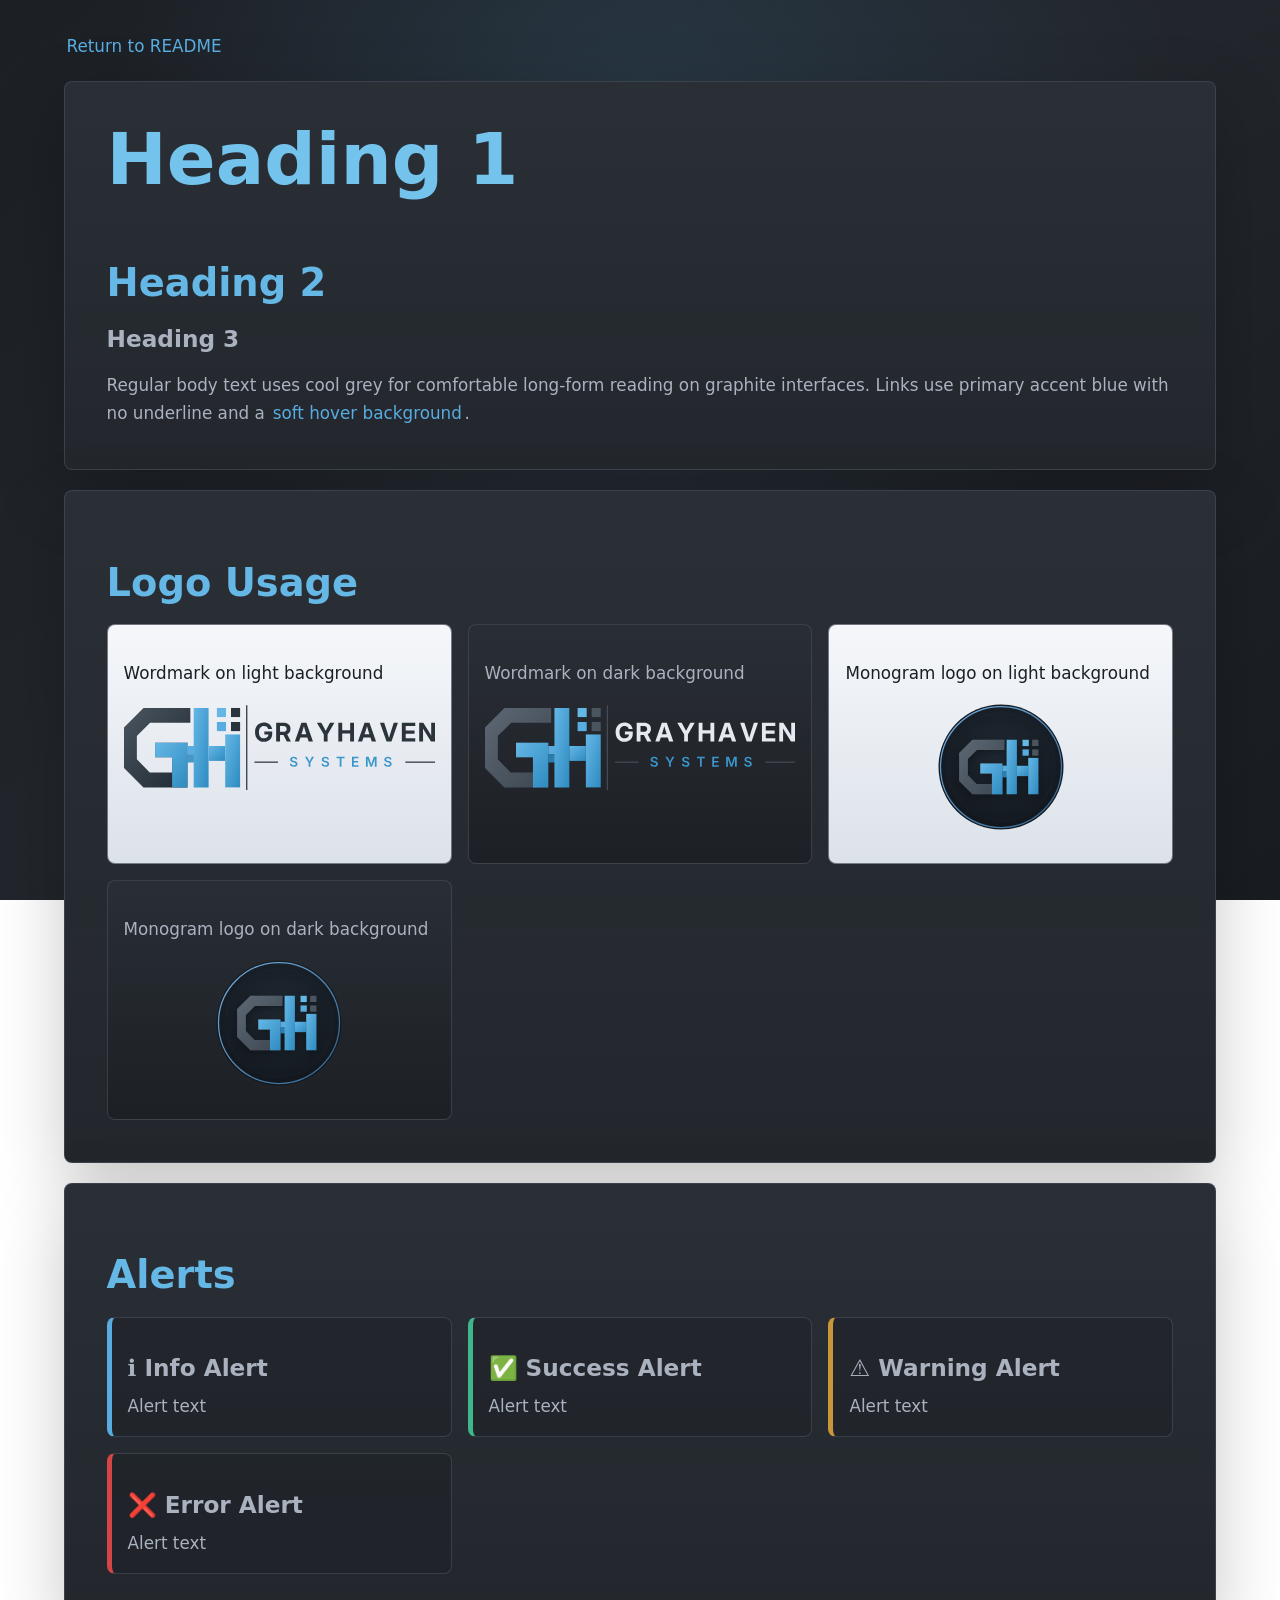
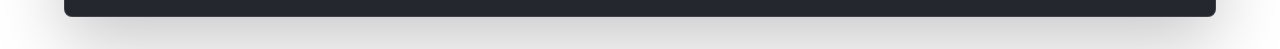
==== style-guide/index.html @ ad865907 "Update brand foundation formatting" ====
<!doctype html>
<html lang="en">
  <head>
    <meta charset="utf-8">
    <meta name="viewport" content="width=device-width, initial-scale=1">
    <title>Grayhaven Systems LLC Style Guide Preview</title>
    <style>
      :root {
        --deep-graphite: #1c1f24;
        --gunmetal: #2a2f36;
        --slate-grey: #353b44;
        --soft-white: #e6eaf0;
        --cool-grey: #aab2bf;
        --primary-accent: #58ace0;
        --standard-hover: #65b7e6;
        --elevated-hover: #74c3ec;
        --muted-deep-accent: #2e8bc0;
        --charcoal-border: #444c56;
        --muted-emerald: #3fb68b;
        --attention: #c9973a;
        --failure: #d64545;
      }

      * {
        box-sizing: border-box;
      }

      body {
        margin: 0;
        padding: 2rem;
        font-family: Inter, ui-sans-serif, system-ui, -apple-system, BlinkMacSystemFont,
          "Segoe UI", sans-serif;
        color: var(--soft-white);
        background:
          radial-gradient(circle at 50% 12%, rgba(88, 172, 224, 0.14), transparent 34rem),
          linear-gradient(145deg, #1c1f24 0%, #22262c 48%, #191c21 100%);
        background-attachment: fixed;
        background-repeat: no-repeat;
        background-size: cover;
      }

      main {
        width: min(100%, 72rem);
        margin: 0 auto;
      }

      section {
        margin-top: 1.25rem;
        padding: clamp(1.5rem, 4vw, 2.6rem);
        background:
          linear-gradient(180deg, rgba(42, 47, 54, 0.94), rgba(34, 38, 44, 0.9)),
          var(--gunmetal);
        border: 1px solid rgba(68, 76, 86, 0.72);
        border-radius: 8px;
        box-shadow: 0 24px 70px rgba(0, 0, 0, 0.22);
      }

      h1,
      h2,
      h3,
      p {
        margin: 0;
        letter-spacing: 0;
      }

      h1 {
        margin: 0 0 4.2rem;
        color: var(--elevated-hover);
        font-size: clamp(2.5rem, 7vw, 4.5rem);
        line-height: 1;
      }

      h2 {
        margin-top: 1.8rem;
        color: var(--standard-hover);
        font-size: clamp(1.7rem, 4vw, 2.4rem);
        line-height: 1.1;
      }

      h3 {
        margin-top: 1.3rem;
        color: var(--cool-grey);
        font-size: clamp(1.15rem, 3vw, 1.45rem);
        line-height: 1.2;
      }

      p {
        margin-top: 1.1rem;
        color: var(--cool-grey);
        font-size: 1.05rem;
        line-height: 1.7;
      }

      .nav-link {
        margin: 0 0 1rem;
      }

      a {
        color: var(--primary-accent);
        padding: 0.08rem 0.16rem;
        text-decoration: none;
        border-radius: 4px;
        transition:
          color 160ms ease,
          background-color 160ms ease;
      }

      a:hover,
      a:focus-visible {
        color: var(--standard-hover);
        background: rgba(101, 183, 230, 0.1);
      }

      .logo-grid,
      .alert-grid {
        display: grid;
        gap: 1rem;
        grid-template-columns: repeat(auto-fit, minmax(16rem, 1fr));
        margin-top: 1.25rem;
      }

      .logo-card,
      .alert-card {
        padding: 1rem;
        border: 1px solid rgba(68, 76, 86, 0.72);
        border-radius: 8px;
      }

      .light-card {
        color: var(--deep-graphite);
        background: linear-gradient(180deg, #f5f7fa, #dce2ea);
      }

      .light-card p {
        color: var(--deep-graphite);
      }

      .dark-card {
        background: linear-gradient(180deg, rgba(42, 47, 54, 0.96), rgba(28, 31, 36, 0.94));
      }

      .logo-card img {
        display: block;
        max-width: 100%;
        height: auto;
        margin: 1rem auto;
      }

      .monogram-logo {
        width: min(42%, 8rem);
      }

      .alert-card {
        background: rgba(28, 31, 36, 0.38);
        border-left-width: 5px;
      }

      .alert-card p {
        margin-top: 0.6rem;
      }

      .info {
        border-left-color: var(--primary-accent);
      }

      .success {
        border-left-color: var(--muted-emerald);
      }

      .attention {
        border-left-color: var(--attention);
      }

      .failure {
        border-left-color: var(--failure);
      }
    </style>
  </head>
  <body>
    <main>
      <p class="nav-link"><a href="../README.md">Return to README</a></p>

      <section aria-label="Typography">
        <h1>Heading 1</h1>
        <h2>Heading 2</h2>
        <h3>Heading 3</h3>
        <p>
          Regular body text uses cool grey for comfortable long-form reading on
          graphite interfaces. Links use primary accent blue with no underline
          and a <a href="#">soft hover background</a>.
        </p>
      </section>

      <section aria-label="Logos">
        <h2>Logo Usage</h2>
        <div class="logo-grid">
          <div class="logo-card light-card">
            <p>Wordmark on light background</p>
            <img src="../logo/svg/grayhaven-logo-wordmark-light.svg" alt="Grayhaven Systems LLC wordmark light-background variant">
          </div>
          <div class="logo-card dark-card">
            <p>Wordmark on dark background</p>
            <img src="../logo/svg/grayhaven-logo-wordmark-dark.svg" alt="Grayhaven Systems LLC wordmark dark-background variant">
          </div>
          <div class="logo-card light-card">
            <p>Monogram logo on light background</p>
            <img class="monogram-logo" src="../logo/svg/grayhaven-logo-monogram.svg" alt="Grayhaven Systems LLC monogram logo on light background">
          </div>
          <div class="logo-card dark-card">
            <p>Monogram logo on dark background</p>
            <img class="monogram-logo" src="../logo/svg/grayhaven-logo-monogram.svg" alt="Grayhaven Systems LLC monogram logo on dark background">
          </div>
        </div>
      </section>

      <section aria-label="Alerts">
        <h2>Alerts</h2>
        <div class="alert-grid">
          <div class="alert-card info">
            <h3>ℹ️ Info Alert</h3>
            <p>Alert text</p>
          </div>
          <div class="alert-card success">
            <h3>✅ Success Alert</h3>
            <p>Alert text</p>
          </div>
          <div class="alert-card attention">
            <h3>⚠️ Warning Alert</h3>
            <p>Alert text</p>
          </div>
          <div class="alert-card failure">
            <h3>❌ Error Alert</h3>
            <p>Alert text</p>
          </div>
        </div>
      </section>
    </main>
  </body>
</html>
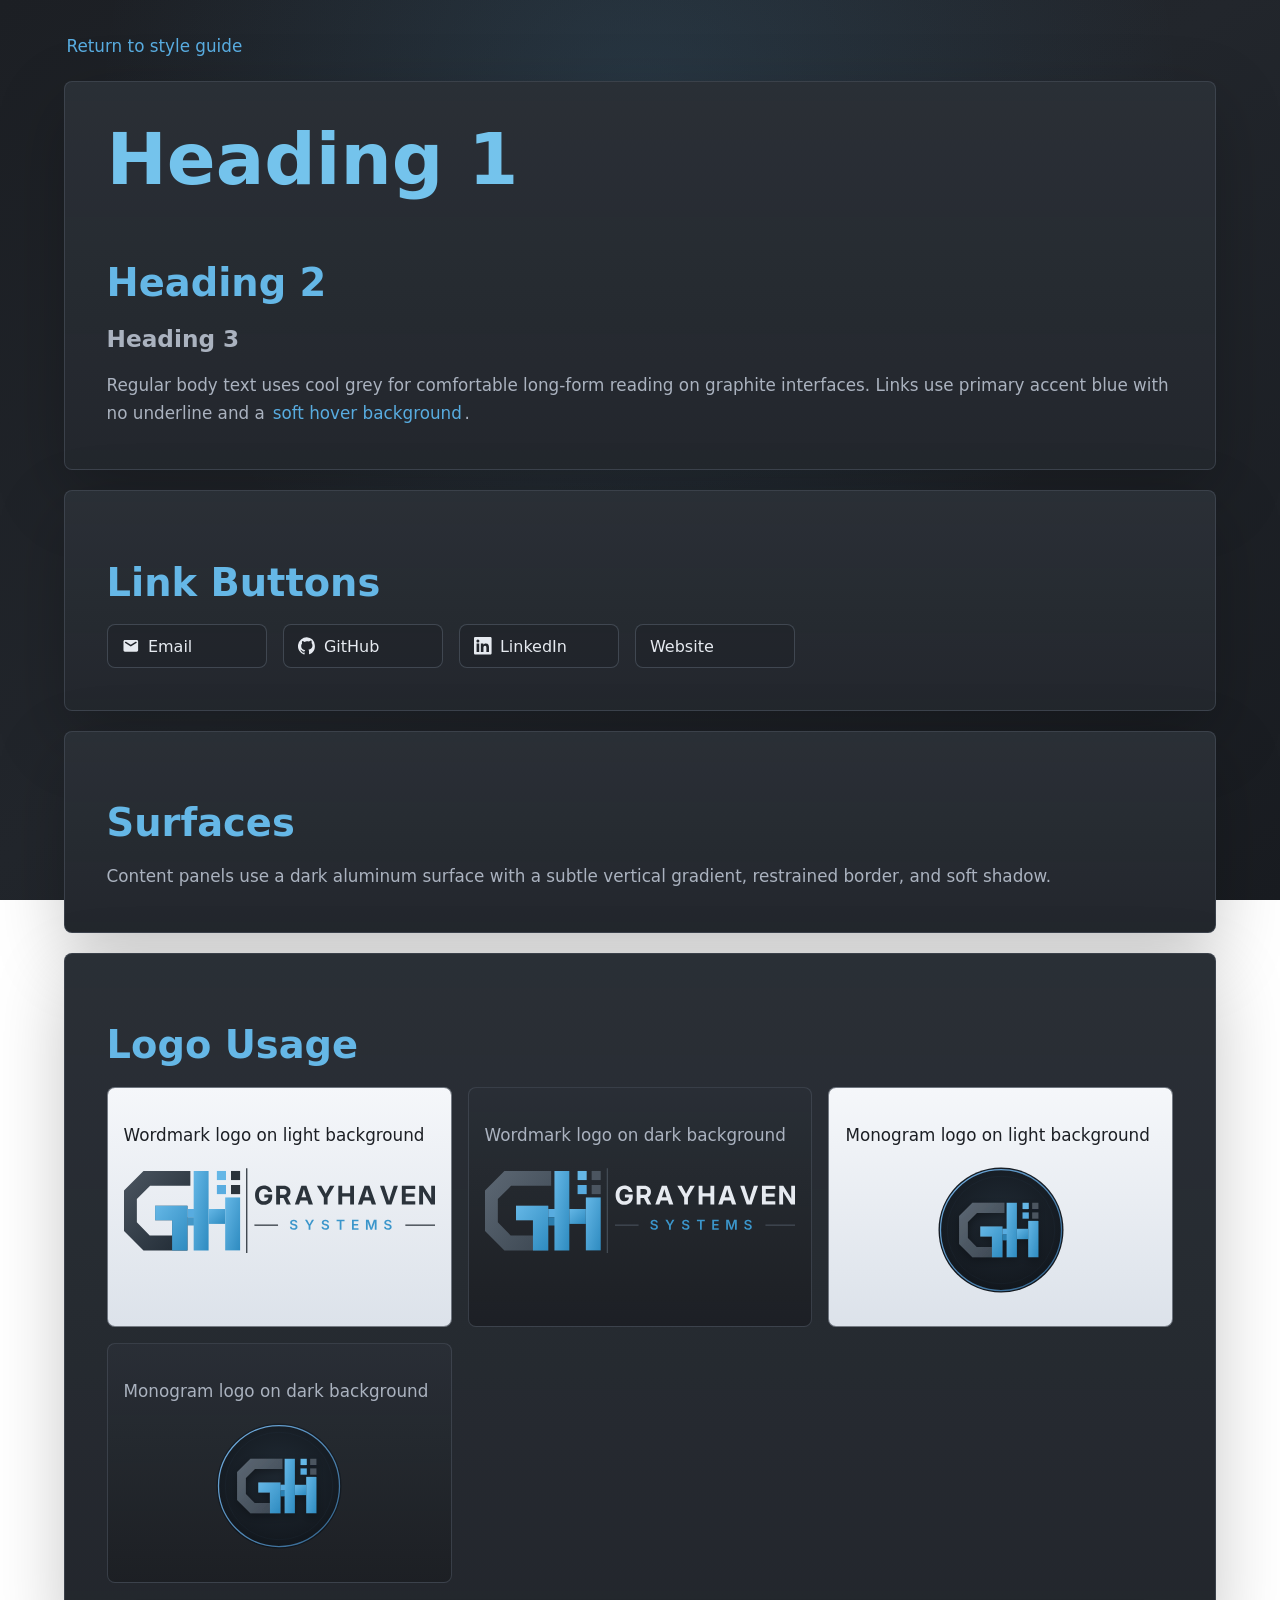
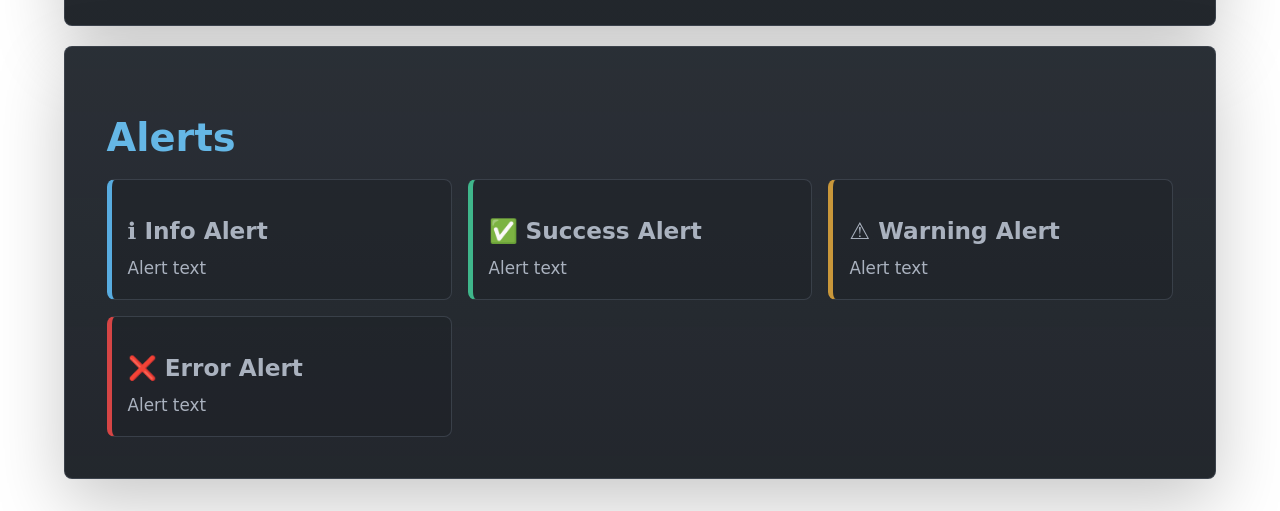
==== commit 7828e471: "Refine web style guide documentation" ====
--- a/style-guide/index.html
+++ b/style-guide/index.html
@@ -3,7 +3,7 @@
   <head>
     <meta charset="utf-8">
     <meta name="viewport" content="width=device-width, initial-scale=1">
-    <title>Grayhaven Systems LLC Style Guide Preview</title>
+    <title>Grayhaven Systems LLC Web Style Guide Preview</title>
     <style>
       :root {
         --deep-graphite: #1c1f24;
@@ -112,6 +112,7 @@
       }
 
       .logo-grid,
+      .button-row,
       .alert-grid {
         display: grid;
         gap: 1rem;
@@ -174,11 +175,41 @@
       .failure {
         border-left-color: var(--failure);
       }
+
+      .button-row {
+        grid-template-columns: repeat(auto-fit, minmax(10rem, max-content));
+      }
+
+      .link-button {
+        display: inline-flex;
+        align-items: center;
+        min-height: 2.75rem;
+        padding: 0.68rem 0.9rem;
+        color: var(--soft-white);
+        background: rgba(28, 31, 36, 0.34);
+        border: 1px solid rgba(68, 76, 86, 0.9);
+        border-radius: 8px;
+      }
+
+      .icon {
+        width: 1.1rem;
+        height: 1.1rem;
+        margin-right: 0.52rem;
+        fill: currentColor;
+        flex: 0 0 auto;
+      }
+
+      .link-button:hover,
+      .link-button:focus-visible {
+        color: var(--soft-white);
+        background: rgba(101, 183, 230, 0.12);
+        border-color: rgba(101, 183, 230, 0.62);
+      }
     </style>
   </head>
   <body>
     <main>
-      <p class="nav-link"><a href="../README.md">Return to README</a></p>
+      <p class="nav-link"><a href="style-guide.md">Return to style guide</a></p>
 
       <section aria-label="Typography">
         <h1>Heading 1</h1>
@@ -191,15 +222,48 @@
         </p>
       </section>
 
+      <section aria-label="Link buttons">
+        <h2>Link Buttons</h2>
+        <div class="button-row">
+          <a class="link-button" href="#">
+            <svg class="icon" viewBox="0 0 24 24" aria-hidden="true">
+              <path d="M20 4H4c-1.1 0-2 .9-2 2v12c0 1.1.9 2 2 2h16c1.1 0 2-.9 2-2V6c0-1.1-.9-2-2-2Zm-.4 4.25-7.07 4.42a1 1 0 0 1-1.06 0L4.4 8.25A1 1 0 1 1 5.46 6.55L12 10.64l6.54-4.09a1 1 0 1 1 1.06 1.7Z"/>
+            </svg>
+            Email
+          </a>
+          <a class="link-button" href="#">
+            <svg class="icon" viewBox="0 0 24 24" aria-hidden="true">
+              <path d="M12 .5A12 12 0 0 0 8.2 23.9c.6.1.82-.26.82-.58v-2.1c-3.34.72-4.04-1.42-4.04-1.42-.55-1.38-1.34-1.75-1.34-1.75-1.09-.74.08-.72.08-.72 1.2.08 1.84 1.24 1.84 1.24 1.08 1.83 2.82 1.3 3.5 1 .11-.78.42-1.3.76-1.6-2.66-.3-5.46-1.34-5.46-5.93 0-1.3.47-2.38 1.24-3.22-.12-.3-.54-1.52.12-3.18 0 0 1-.32 3.3 1.23A11.5 11.5 0 0 1 12 5.8c1.02 0 2.05.14 3.02.4 2.3-1.55 3.3-1.23 3.3-1.23.66 1.66.24 2.88.12 3.18.77.84 1.23 1.92 1.23 3.22 0 4.6-2.8 5.62-5.48 5.92.43.38.82 1.11.82 2.24v3.32c0 .32.21.7.82.58A12 12 0 0 0 12 .5Z"/>
+            </svg>
+            GitHub
+          </a>
+          <a class="link-button" href="#">
+            <svg class="icon" viewBox="0 0 24 24" aria-hidden="true">
+              <path d="M20.45 20.45h-3.56v-5.57c0-1.33-.02-3.04-1.85-3.04-1.85 0-2.14 1.45-2.14 2.94v5.67H9.34V9h3.42v1.56h.05c.48-.9 1.64-1.85 3.37-1.85 3.6 0 4.27 2.37 4.27 5.46v6.28ZM5.32 7.43a2.06 2.06 0 1 1 0-4.12 2.06 2.06 0 0 1 0 4.12Zm1.78 13.02H3.53V9H7.1v11.45ZM22.23 0H1.77C.8 0 0 .77 0 1.73v20.54C0 23.23.8 24 1.77 24h20.46c.98 0 1.77-.77 1.77-1.73V1.73C24 .77 23.2 0 22.23 0Z"/>
+            </svg>
+            LinkedIn
+          </a>
+          <a class="link-button" href="#">Website</a>
+        </div>
+      </section>
+
+      <section aria-label="Surfaces">
+        <h2>Surfaces</h2>
+        <p>
+          Content panels use a dark aluminum surface with a subtle vertical
+          gradient, restrained border, and soft shadow.
+        </p>
+      </section>
+
       <section aria-label="Logos">
         <h2>Logo Usage</h2>
         <div class="logo-grid">
           <div class="logo-card light-card">
-            <p>Wordmark on light background</p>
+            <p>Wordmark logo on light background</p>
             <img src="../logo/svg/grayhaven-logo-wordmark-light.svg" alt="Grayhaven Systems LLC wordmark light-background variant">
           </div>
           <div class="logo-card dark-card">
-            <p>Wordmark on dark background</p>
+            <p>Wordmark logo on dark background</p>
             <img src="../logo/svg/grayhaven-logo-wordmark-dark.svg" alt="Grayhaven Systems LLC wordmark dark-background variant">
           </div>
           <div class="logo-card light-card">
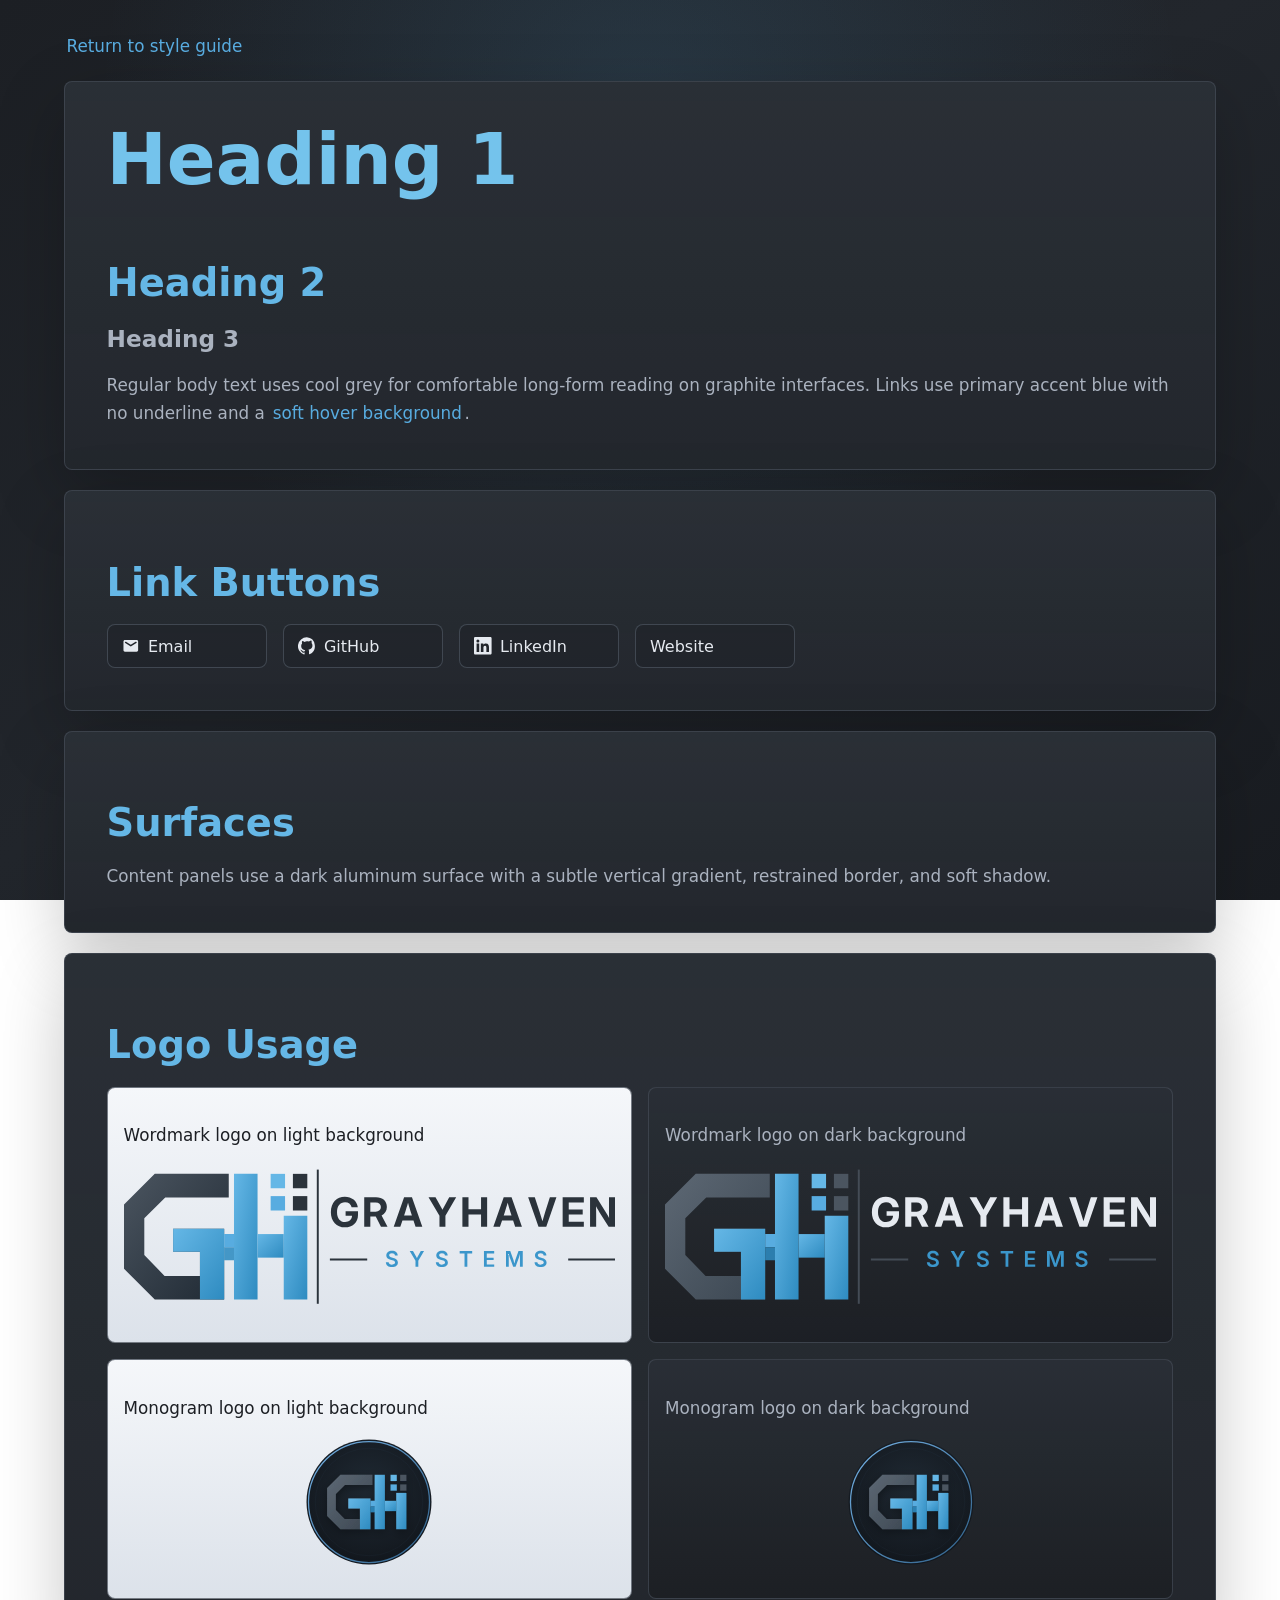
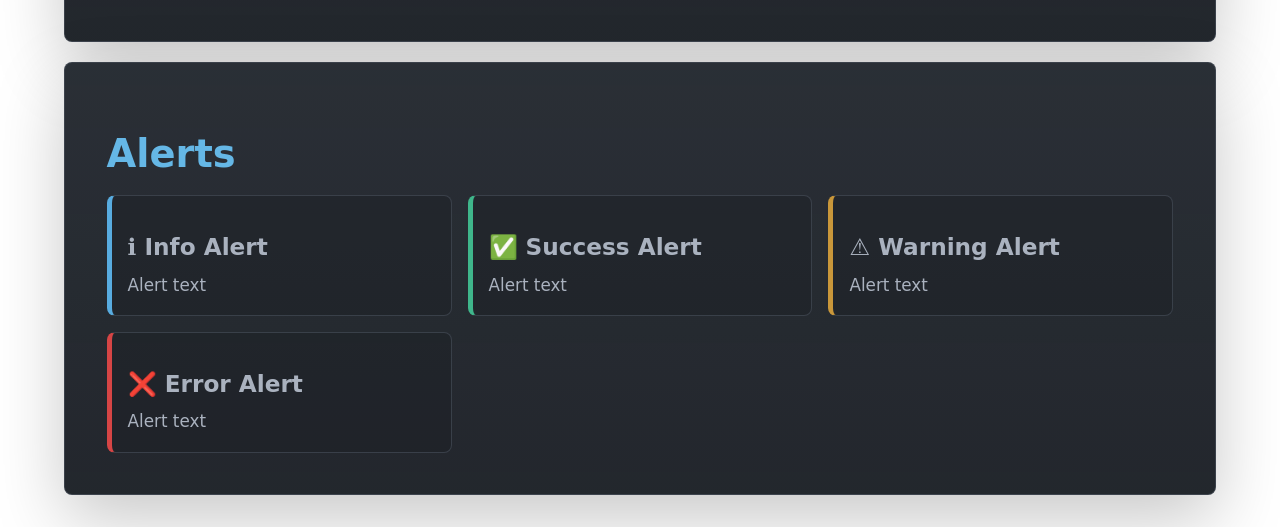
==== commit fe51286f: "Refine logo preview layouts" ====
--- a/style-guide/index.html
+++ b/style-guide/index.html
@@ -116,8 +116,15 @@
       .alert-grid {
         display: grid;
         gap: 1rem;
+        margin-top: 1.25rem;
+      }
+
+      .logo-grid {
+        grid-template-columns: repeat(2, minmax(0, 1fr));
+      }
+
+      .alert-grid {
         grid-template-columns: repeat(auto-fit, minmax(16rem, 1fr));
-        margin-top: 1.25rem;
       }
 
       .logo-card,
@@ -204,6 +211,12 @@
         color: var(--soft-white);
         background: rgba(101, 183, 230, 0.12);
         border-color: rgba(101, 183, 230, 0.62);
+      }
+
+      @media (max-width: 46rem) {
+        .logo-grid {
+          grid-template-columns: 1fr;
+        }
       }
     </style>
   </head>
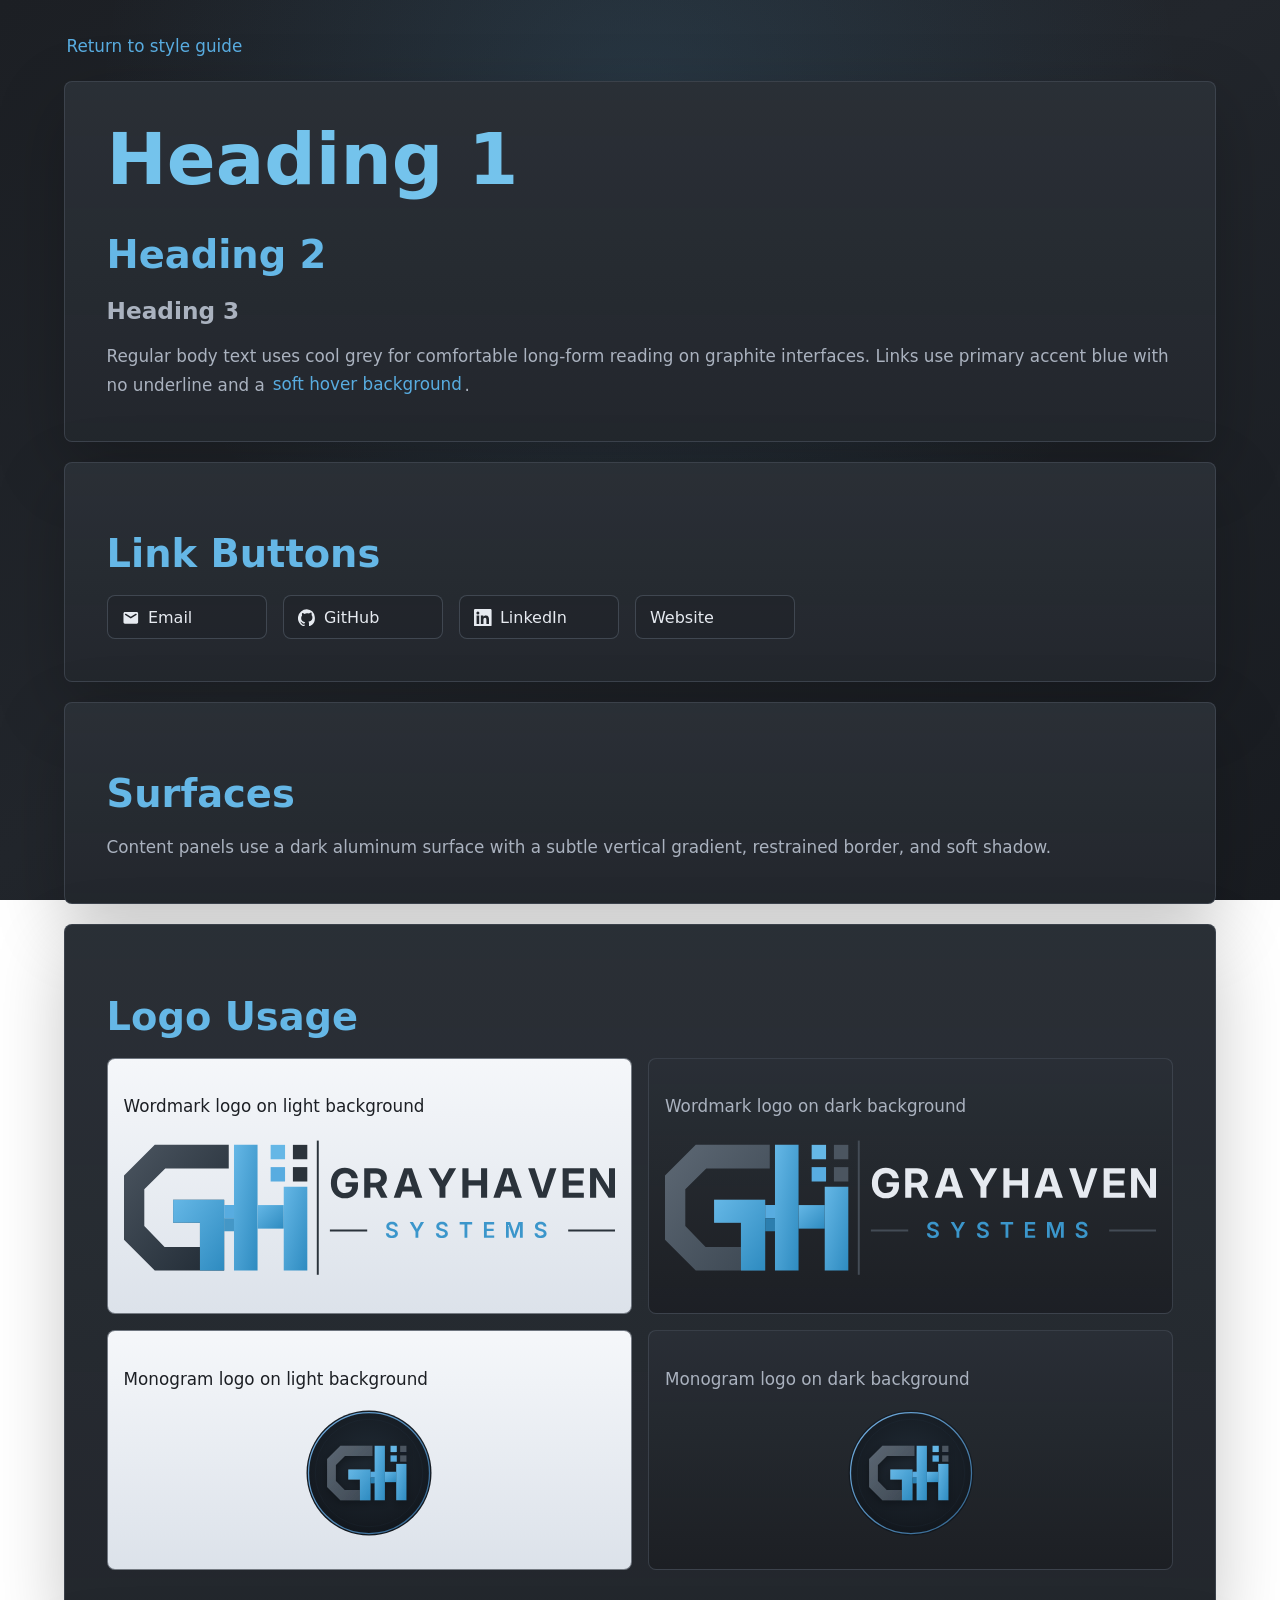
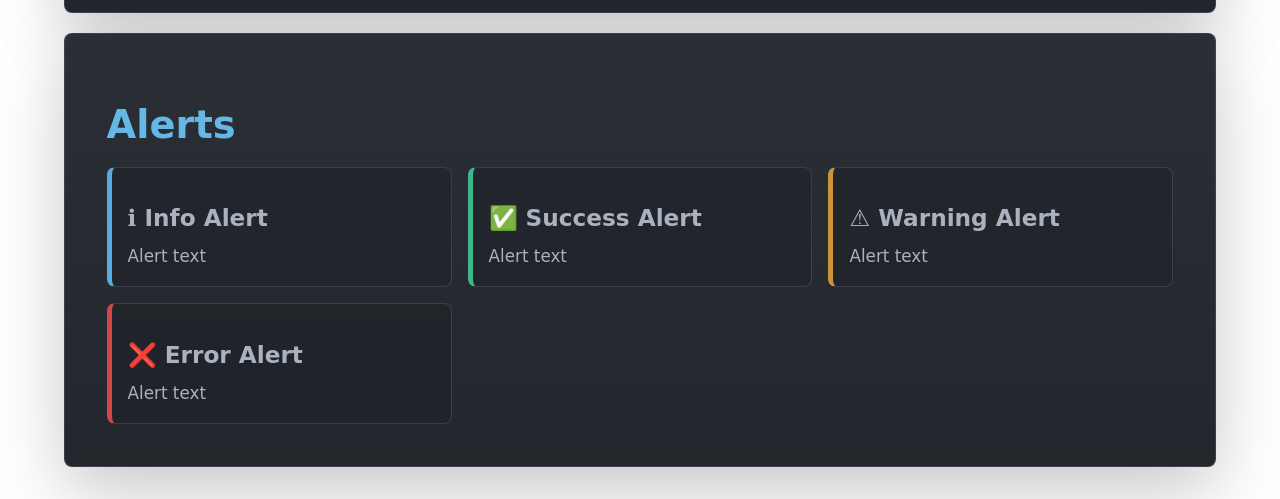
==== commit 5e14c3af: "Tune heading spacing" ====
--- a/style-guide/index.html
+++ b/style-guide/index.html
@@ -64,7 +64,7 @@
       }
 
       h1 {
-        margin: 0 0 4.2rem;
+        margin: 0 0 2.4rem;
         color: var(--elevated-hover);
         font-size: clamp(2.5rem, 7vw, 4.5rem);
         line-height: 1;
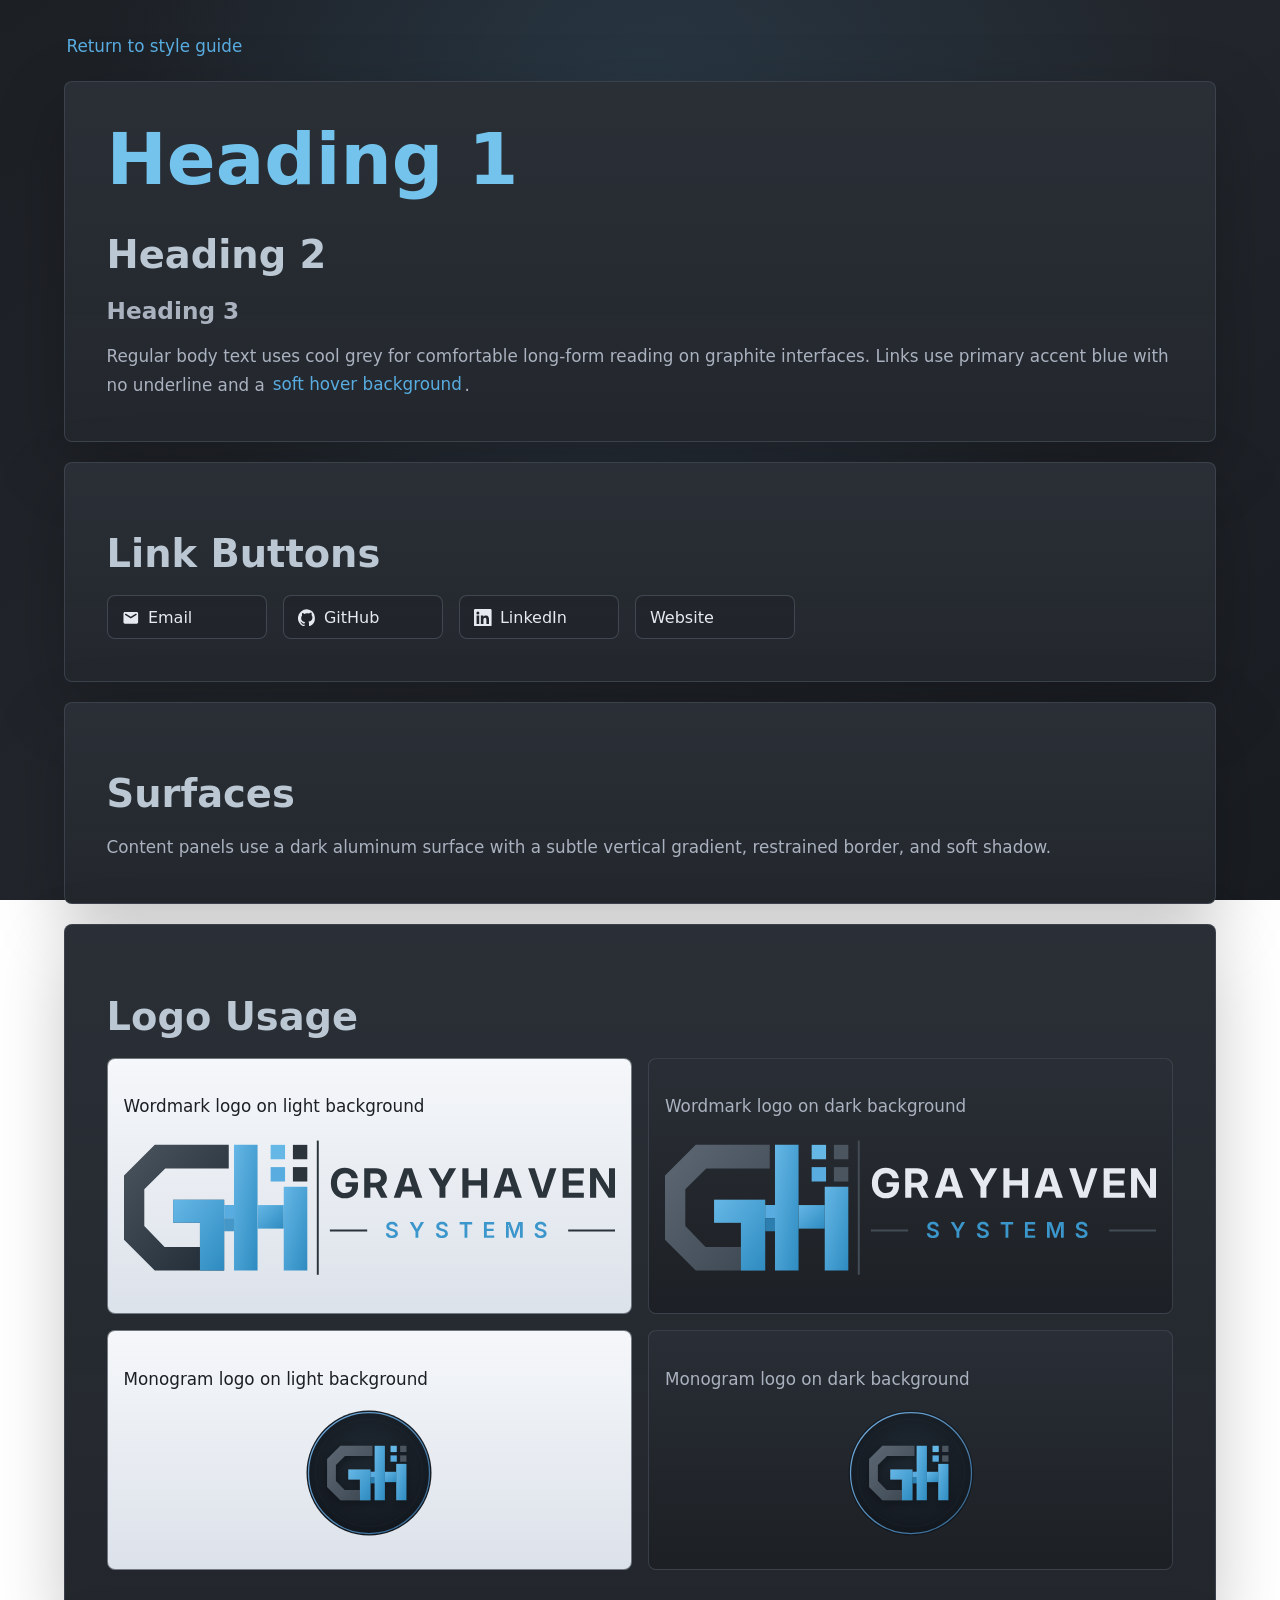
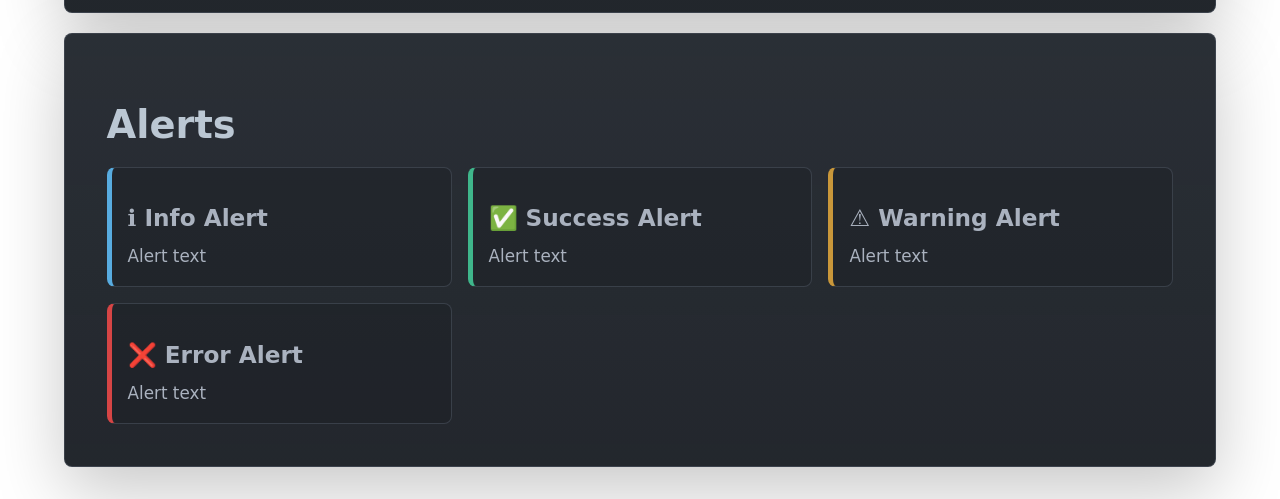
==== commit e4ce47c6: "Add pale steel heading color" ====
--- a/style-guide/index.html
+++ b/style-guide/index.html
@@ -14,6 +14,7 @@
         --primary-accent: #58ace0;
         --standard-hover: #65b7e6;
         --elevated-hover: #74c3ec;
+        --pale-steel: #bbc7d3;
         --muted-deep-accent: #2e8bc0;
         --charcoal-border: #444c56;
         --muted-emerald: #3fb68b;
@@ -72,7 +73,7 @@
 
       h2 {
         margin-top: 1.8rem;
-        color: var(--standard-hover);
+        color: var(--pale-steel);
         font-size: clamp(1.7rem, 4vw, 2.4rem);
         line-height: 1.1;
       }
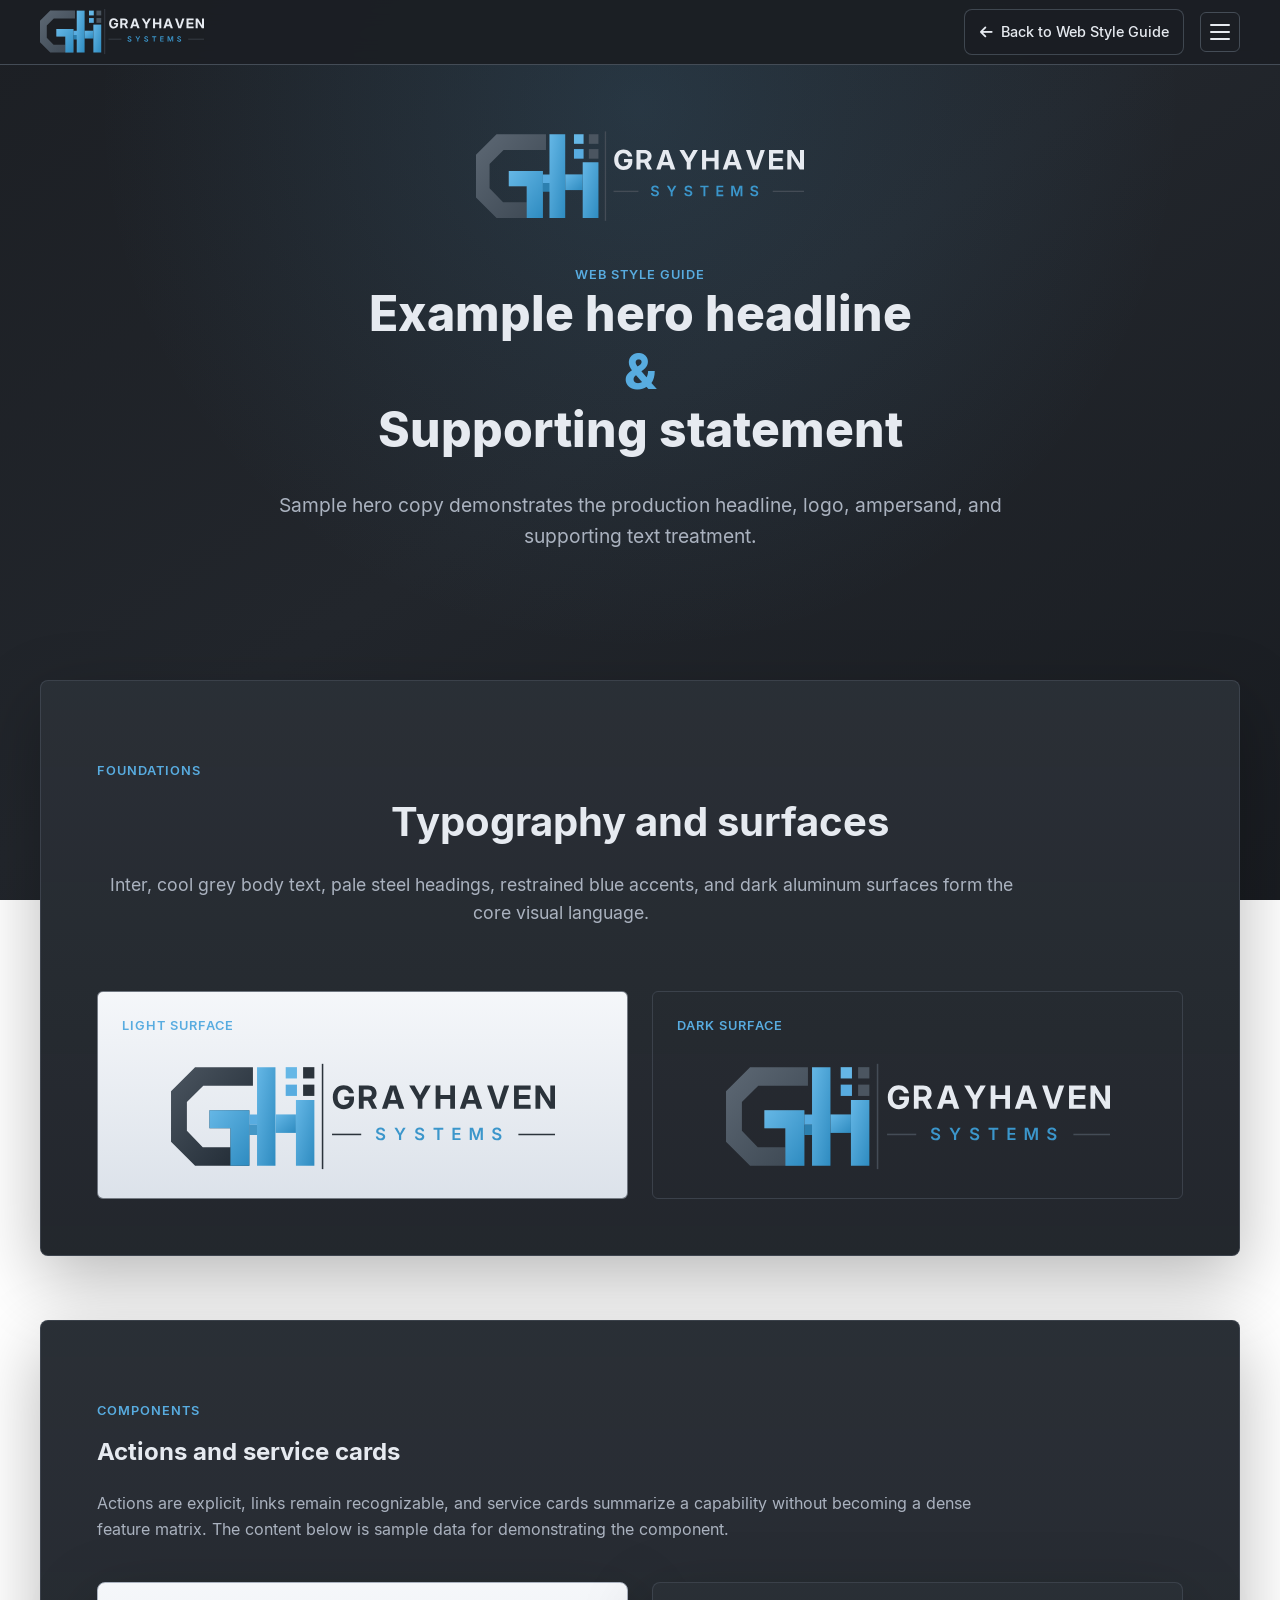
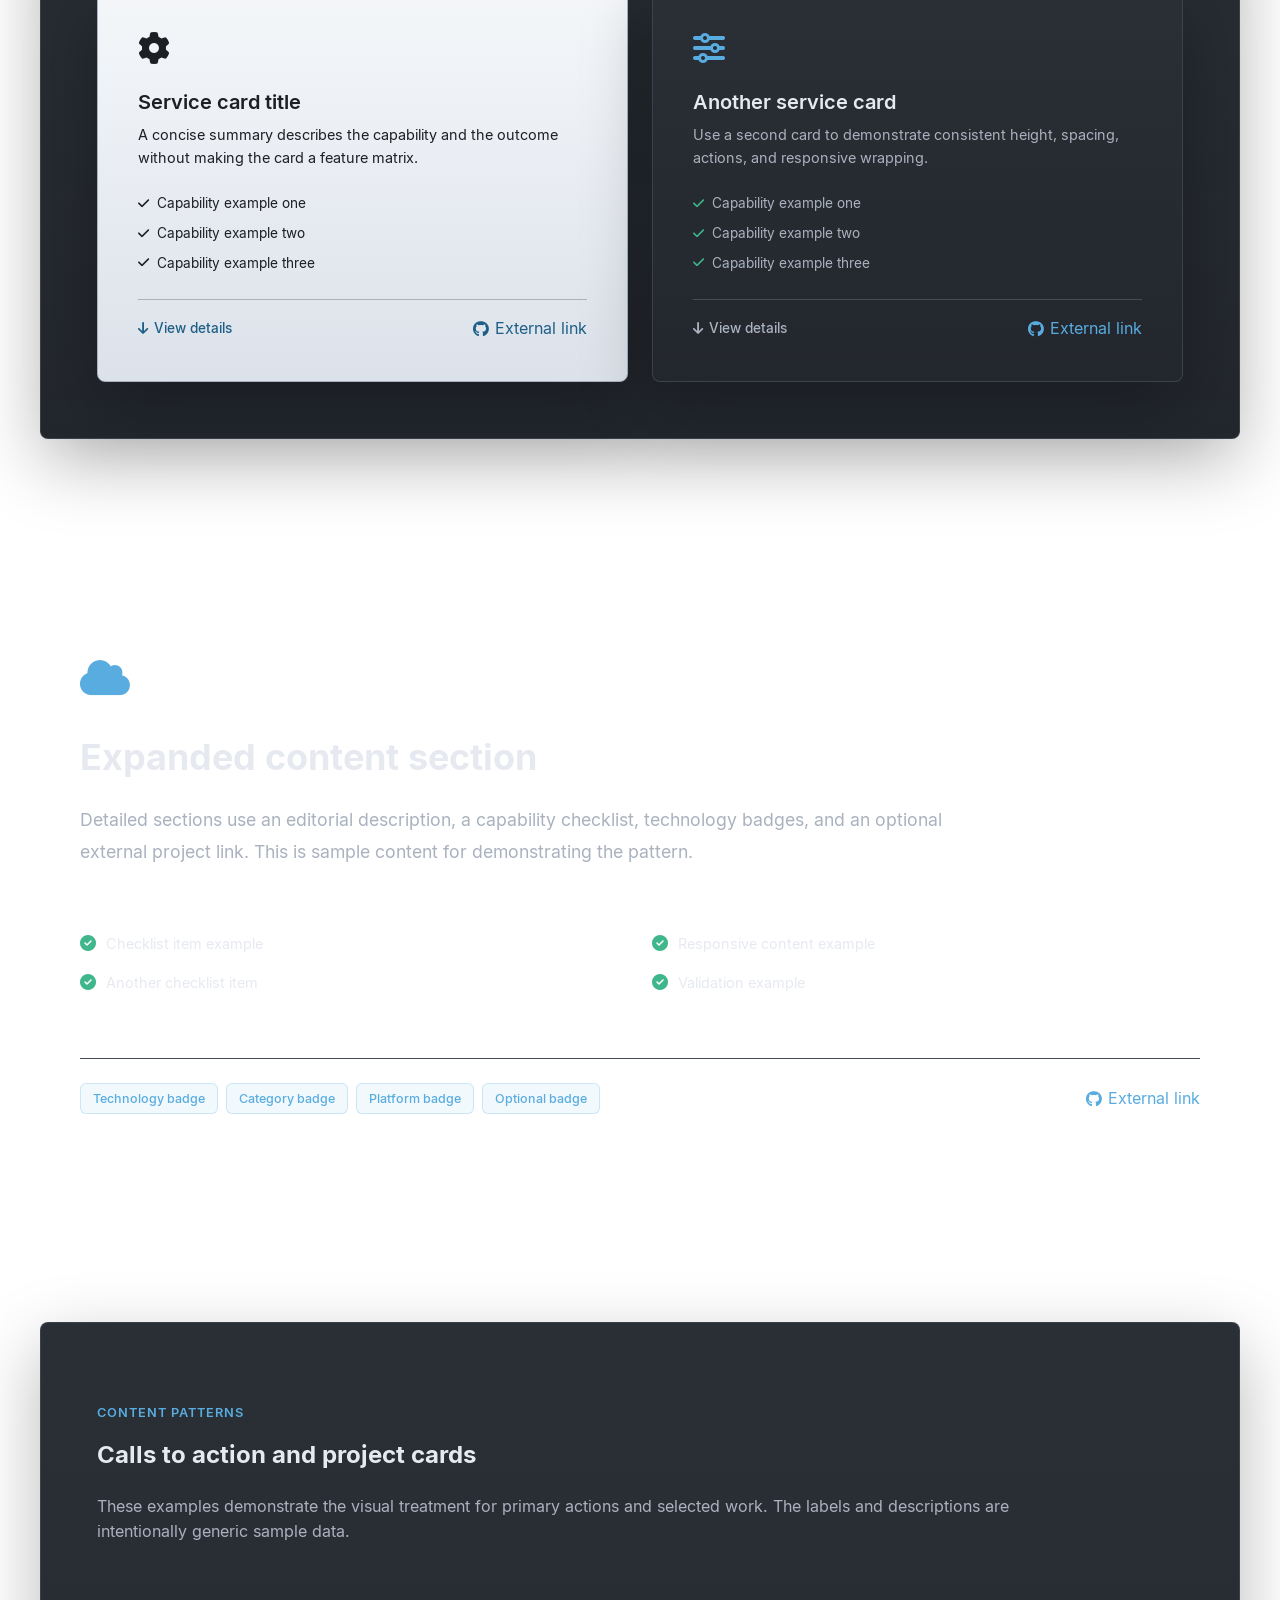
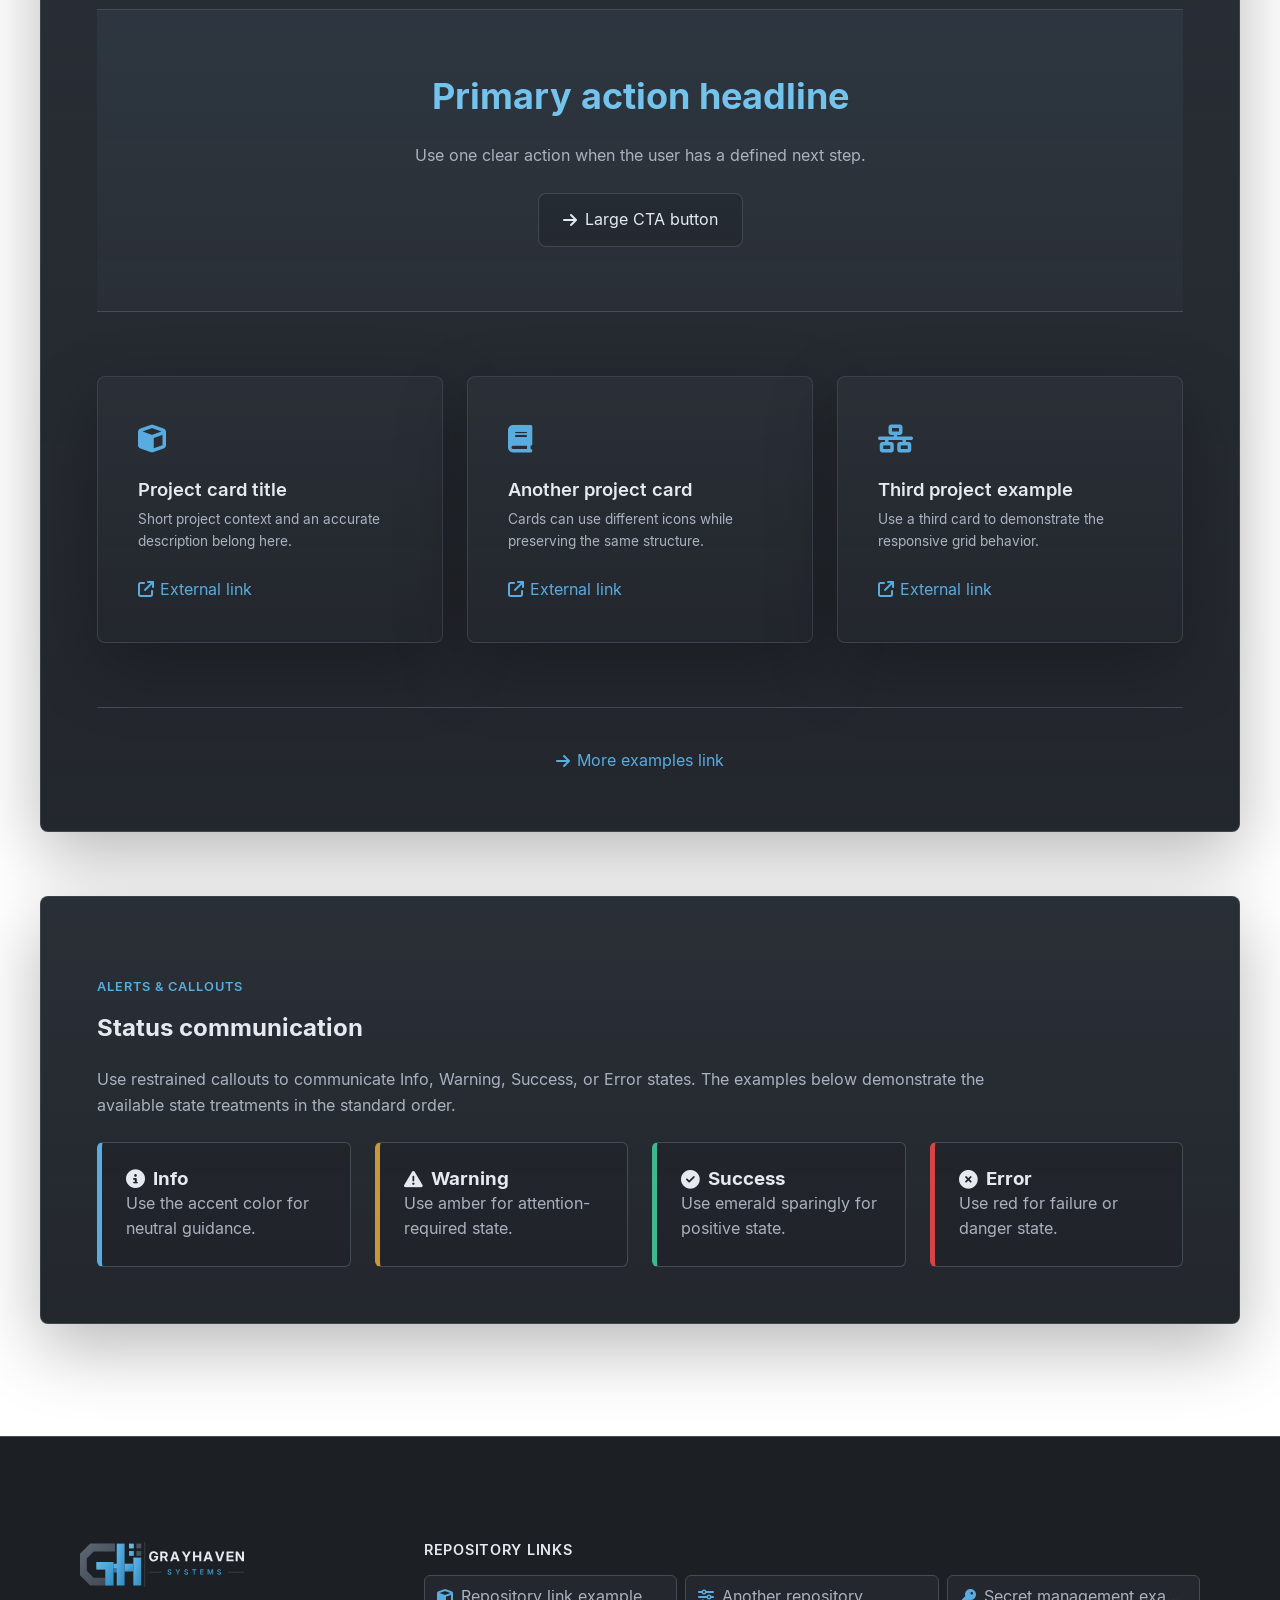
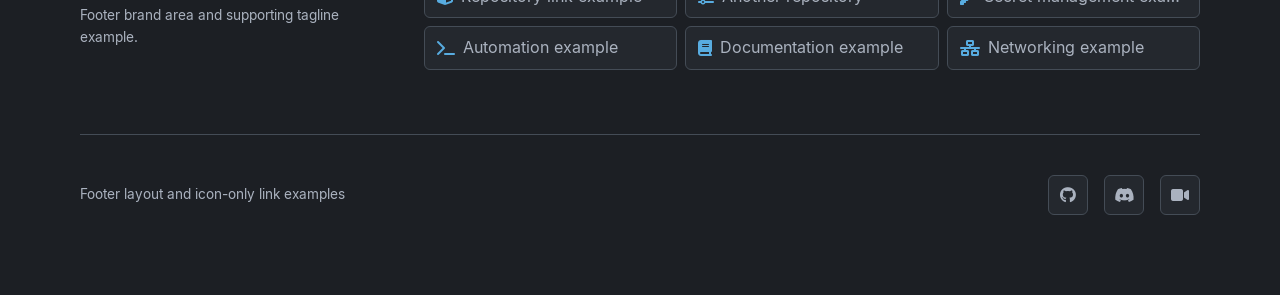
==== commit 890063b4: "Update Grayhaven Systems LLC branding guidelines" ====
--- a/style-guide/index.html
+++ b/style-guide/index.html
@@ -1,317 +1,276 @@
-<!doctype html>
+<!DOCTYPE html>
 <html lang="en">
   <head>
     <meta charset="utf-8">
     <meta name="viewport" content="width=device-width, initial-scale=1">
     <title>Grayhaven Systems LLC Web Style Guide Preview</title>
-    <style>
-      :root {
-        --deep-graphite: #1c1f24;
-        --gunmetal: #2a2f36;
-        --slate-grey: #353b44;
-        --soft-white: #e6eaf0;
-        --cool-grey: #aab2bf;
-        --primary-accent: #58ace0;
-        --standard-hover: #65b7e6;
-        --elevated-hover: #74c3ec;
-        --pale-steel: #bbc7d3;
-        --muted-deep-accent: #2e8bc0;
-        --charcoal-border: #444c56;
-        --muted-emerald: #3fb68b;
-        --attention: #c9973a;
-        --failure: #d64545;
-      }
-
-      * {
-        box-sizing: border-box;
-      }
-
-      body {
-        margin: 0;
-        padding: 2rem;
-        font-family: Inter, ui-sans-serif, system-ui, -apple-system, BlinkMacSystemFont,
-          "Segoe UI", sans-serif;
-        color: var(--soft-white);
-        background:
-          radial-gradient(circle at 50% 12%, rgba(88, 172, 224, 0.14), transparent 34rem),
-          linear-gradient(145deg, #1c1f24 0%, #22262c 48%, #191c21 100%);
-        background-attachment: fixed;
-        background-repeat: no-repeat;
-        background-size: cover;
-      }
-
-      main {
-        width: min(100%, 72rem);
-        margin: 0 auto;
-      }
-
-      section {
-        margin-top: 1.25rem;
-        padding: clamp(1.5rem, 4vw, 2.6rem);
-        background:
-          linear-gradient(180deg, rgba(42, 47, 54, 0.94), rgba(34, 38, 44, 0.9)),
-          var(--gunmetal);
-        border: 1px solid rgba(68, 76, 86, 0.72);
-        border-radius: 8px;
-        box-shadow: 0 24px 70px rgba(0, 0, 0, 0.22);
-      }
-
-      h1,
-      h2,
-      h3,
-      p {
-        margin: 0;
-        letter-spacing: 0;
-      }
-
-      h1 {
-        margin: 0 0 2.4rem;
-        color: var(--elevated-hover);
-        font-size: clamp(2.5rem, 7vw, 4.5rem);
-        line-height: 1;
-      }
-
-      h2 {
-        margin-top: 1.8rem;
-        color: var(--pale-steel);
-        font-size: clamp(1.7rem, 4vw, 2.4rem);
-        line-height: 1.1;
-      }
-
-      h3 {
-        margin-top: 1.3rem;
-        color: var(--cool-grey);
-        font-size: clamp(1.15rem, 3vw, 1.45rem);
-        line-height: 1.2;
-      }
-
-      p {
-        margin-top: 1.1rem;
-        color: var(--cool-grey);
-        font-size: 1.05rem;
-        line-height: 1.7;
-      }
-
-      .nav-link {
-        margin: 0 0 1rem;
-      }
-
-      a {
-        color: var(--primary-accent);
-        padding: 0.08rem 0.16rem;
-        text-decoration: none;
-        border-radius: 4px;
-        transition:
-          color 160ms ease,
-          background-color 160ms ease;
-      }
-
-      a:hover,
-      a:focus-visible {
-        color: var(--standard-hover);
-        background: rgba(101, 183, 230, 0.1);
-      }
-
-      .logo-grid,
-      .button-row,
-      .alert-grid {
-        display: grid;
-        gap: 1rem;
-        margin-top: 1.25rem;
-      }
-
-      .logo-grid {
-        grid-template-columns: repeat(2, minmax(0, 1fr));
-      }
-
-      .alert-grid {
-        grid-template-columns: repeat(auto-fit, minmax(16rem, 1fr));
-      }
-
-      .logo-card,
-      .alert-card {
-        padding: 1rem;
-        border: 1px solid rgba(68, 76, 86, 0.72);
-        border-radius: 8px;
-      }
-
-      .light-card {
-        color: var(--deep-graphite);
-        background: linear-gradient(180deg, #f5f7fa, #dce2ea);
-      }
-
-      .light-card p {
-        color: var(--deep-graphite);
-      }
-
-      .dark-card {
-        background: linear-gradient(180deg, rgba(42, 47, 54, 0.96), rgba(28, 31, 36, 0.94));
-      }
-
-      .logo-card img {
-        display: block;
-        max-width: 100%;
-        height: auto;
-        margin: 1rem auto;
-      }
-
-      .monogram-logo {
-        width: min(42%, 8rem);
-      }
-
-      .alert-card {
-        background: rgba(28, 31, 36, 0.38);
-        border-left-width: 5px;
-      }
-
-      .alert-card p {
-        margin-top: 0.6rem;
-      }
-
-      .info {
-        border-left-color: var(--primary-accent);
-      }
-
-      .success {
-        border-left-color: var(--muted-emerald);
-      }
-
-      .attention {
-        border-left-color: var(--attention);
-      }
-
-      .failure {
-        border-left-color: var(--failure);
-      }
-
-      .button-row {
-        grid-template-columns: repeat(auto-fit, minmax(10rem, max-content));
-      }
-
-      .link-button {
-        display: inline-flex;
-        align-items: center;
-        min-height: 2.75rem;
-        padding: 0.68rem 0.9rem;
-        color: var(--soft-white);
-        background: rgba(28, 31, 36, 0.34);
-        border: 1px solid rgba(68, 76, 86, 0.9);
-        border-radius: 8px;
-      }
-
-      .icon {
-        width: 1.1rem;
-        height: 1.1rem;
-        margin-right: 0.52rem;
-        fill: currentColor;
-        flex: 0 0 auto;
-      }
-
-      .link-button:hover,
-      .link-button:focus-visible {
-        color: var(--soft-white);
-        background: rgba(101, 183, 230, 0.12);
-        border-color: rgba(101, 183, 230, 0.62);
-      }
-
-      @media (max-width: 46rem) {
-        .logo-grid {
-          grid-template-columns: 1fr;
-        }
-      }
-    </style>
+    <link rel="stylesheet" href="fonts.css?v=20260712">
+    <link rel="stylesheet" href="fontawesome.min.css?v=20260712">
+    <link rel="stylesheet" href="style-guide.css?v=20260712">
   </head>
   <body>
-    <main>
-      <p class="nav-link"><a href="style-guide.md">Return to style guide</a></p>
-
-      <section aria-label="Typography">
-        <h1>Heading 1</h1>
-        <h2>Heading 2</h2>
-        <h3>Heading 3</h3>
+    <header class="site-header preview-header">
+      <nav class="navbar" aria-label="Style guide navigation">
+        <div class="navbar-brand">
+          <a href="./index.html" aria-label="Grayhaven Systems LLC home">
+            <img
+              class="navbar-logo"
+              src="../logo/svg/grayhaven-logo-wordmark-dark.svg"
+              alt="Grayhaven Systems LLC">
+          </a>
+        </div>
+        <div class="navbar-menu">
+          <input class="navbar-menu-toggle" type="checkbox" id="previewMenuToggle" aria-controls="previewMenu">
+          <label
+            class="navbar-toggle"
+            for="previewMenuToggle"
+            aria-label="Toggle navigation"
+          >
+            <span class="navbar-toggle-bar"></span>
+            <span class="navbar-toggle-bar"></span>
+            <span class="navbar-toggle-bar"></span>
+          </label>
+          <ul class="navbar-links" id="previewMenu">
+            <li><a href="./index.html">Home</a></li>
+            <li><a href="#foundations">Foundations</a></li>
+            <li><a href="#components">Components</a></li>
+            <li><a href="#expanded-example">Expanded Content Section</a></li>
+            <li><a href="#patterns">Patterns</a></li>
+            <li><a href="#alerts">Alerts &amp; Callouts</a></li>
+          </ul>
+        </div>
+        <a
+          class="link-button navbar-contact"
+          href="./style-guide.md"
+          aria-label="Back to Web Style Guide">
+          <i class="fa-solid fa-arrow-left" aria-hidden="true"></i>
+          <span>Back to Web Style Guide</span>
+        </a>
+      </nav>
+    </header>
+
+    <main class="preview-main">
+      <section class="hero preview-intro preview-hero" id="top" aria-labelledby="preview-title">
+        <div class="hero-content">
+          <img
+            class="hero-logo"
+            src="../logo/svg/grayhaven-logo-wordmark-dark.svg"
+            alt="Grayhaven Systems LLC hero logo">
+          <p class="preview-label">Web style guide</p>
+          <h1 class="hero-headline" id="preview-title">
+            <span class="hero-headline-line">Example hero headline</span>
+            <span class="hero-headline-line hero-headline-ampersand">&amp;</span>
+            <span class="hero-headline-line">Supporting statement</span>
+          </h1>
+          <p class="hero-subtext">
+            Sample hero copy demonstrates the production headline, logo,
+            ampersand, and supporting text treatment.
+          </p>
+        </div>
+      </section>
+
+      <section class="preview-section container" id="foundations" aria-labelledby="foundations-title">
+        <p class="preview-label">Foundations</p>
+        <h2 class="section-title" id="foundations-title">Typography and surfaces</h2>
+        <p class="section-subtitle">
+          Inter, cool grey body text, pale steel headings, restrained blue
+          accents, and dark aluminum surfaces form the core visual language.
+        </p>
+        <div class="preview-logo-row">
+          <div class="preview-logo-card light">
+            <p class="preview-label">Light surface</p>
+            <img src="../logo/svg/grayhaven-logo-wordmark-light.svg" alt="Grayhaven Systems LLC light-background wordmark">
+          </div>
+          <div class="preview-logo-card">
+            <p class="preview-label">Dark surface</p>
+            <img src="../logo/svg/grayhaven-logo-wordmark-dark.svg" alt="Grayhaven Systems LLC dark-background wordmark">
+          </div>
+        </div>
+      </section>
+
+      <section class="preview-section container" id="components" aria-labelledby="components-title">
+        <p class="preview-label">Components</p>
+          <h2 id="components-title">Actions and service cards</h2>
         <p>
-          Regular body text uses cool grey for comfortable long-form reading on
-          graphite interfaces. Links use primary accent blue with no underline
-          and a <a href="#">soft hover background</a>.
-        </p>
-      </section>
-
-      <section aria-label="Link buttons">
-        <h2>Link Buttons</h2>
-        <div class="button-row">
-          <a class="link-button" href="#">
-            <svg class="icon" viewBox="0 0 24 24" aria-hidden="true">
-              <path d="M20 4H4c-1.1 0-2 .9-2 2v12c0 1.1.9 2 2 2h16c1.1 0 2-.9 2-2V6c0-1.1-.9-2-2-2Zm-.4 4.25-7.07 4.42a1 1 0 0 1-1.06 0L4.4 8.25A1 1 0 1 1 5.46 6.55L12 10.64l6.54-4.09a1 1 0 1 1 1.06 1.7Z"/>
-            </svg>
-            Email
-          </a>
-          <a class="link-button" href="#">
-            <svg class="icon" viewBox="0 0 24 24" aria-hidden="true">
-              <path d="M12 .5A12 12 0 0 0 8.2 23.9c.6.1.82-.26.82-.58v-2.1c-3.34.72-4.04-1.42-4.04-1.42-.55-1.38-1.34-1.75-1.34-1.75-1.09-.74.08-.72.08-.72 1.2.08 1.84 1.24 1.84 1.24 1.08 1.83 2.82 1.3 3.5 1 .11-.78.42-1.3.76-1.6-2.66-.3-5.46-1.34-5.46-5.93 0-1.3.47-2.38 1.24-3.22-.12-.3-.54-1.52.12-3.18 0 0 1-.32 3.3 1.23A11.5 11.5 0 0 1 12 5.8c1.02 0 2.05.14 3.02.4 2.3-1.55 3.3-1.23 3.3-1.23.66 1.66.24 2.88.12 3.18.77.84 1.23 1.92 1.23 3.22 0 4.6-2.8 5.62-5.48 5.92.43.38.82 1.11.82 2.24v3.32c0 .32.21.7.82.58A12 12 0 0 0 12 .5Z"/>
-            </svg>
-            GitHub
-          </a>
-          <a class="link-button" href="#">
-            <svg class="icon" viewBox="0 0 24 24" aria-hidden="true">
-              <path d="M20.45 20.45h-3.56v-5.57c0-1.33-.02-3.04-1.85-3.04-1.85 0-2.14 1.45-2.14 2.94v5.67H9.34V9h3.42v1.56h.05c.48-.9 1.64-1.85 3.37-1.85 3.6 0 4.27 2.37 4.27 5.46v6.28ZM5.32 7.43a2.06 2.06 0 1 1 0-4.12 2.06 2.06 0 0 1 0 4.12Zm1.78 13.02H3.53V9H7.1v11.45ZM22.23 0H1.77C.8 0 0 .77 0 1.73v20.54C0 23.23.8 24 1.77 24h20.46c.98 0 1.77-.77 1.77-1.73V1.73C24 .77 23.2 0 22.23 0Z"/>
-            </svg>
-            LinkedIn
-          </a>
-          <a class="link-button" href="#">Website</a>
-        </div>
-      </section>
-
-      <section aria-label="Surfaces">
-        <h2>Surfaces</h2>
+          Actions are explicit, links remain recognizable, and service cards
+          summarize a capability without becoming a dense feature matrix. The
+          content below is sample data for demonstrating the component.
+        </p>
+        <div class="service-grid">
+          <article class="service-card light">
+            <div class="service-card-icon"><i class="fa-solid fa-gear" aria-hidden="true"></i></div>
+            <h3 class="service-card-title">Service card title</h3>
+            <p class="service-card-desc">A concise summary describes the capability and the outcome without making the card a feature matrix.</p>
+            <ul class="capability-list">
+              <li><i class="fa-solid fa-check" aria-hidden="true"></i> Capability example one</li>
+              <li><i class="fa-solid fa-check" aria-hidden="true"></i> Capability example two</li>
+              <li><i class="fa-solid fa-check" aria-hidden="true"></i> Capability example three</li>
+            </ul>
+            <div class="service-card-actions">
+              <a class="scroll-link" href="#expanded-example"><i class="fa-solid fa-arrow-down" aria-hidden="true"></i> View details</a>
+              <button class="external-link demo-link" type="button"><i class="fa-brands fa-github" aria-hidden="true"></i> External link</button>
+            </div>
+          </article>
+          <article class="service-card">
+            <div class="service-card-icon"><i class="fa-solid fa-sliders" aria-hidden="true"></i></div>
+            <h3 class="service-card-title">Another service card</h3>
+            <p class="service-card-desc">Use a second card to demonstrate consistent height, spacing, actions, and responsive wrapping.</p>
+            <ul class="capability-list">
+              <li><i class="fa-solid fa-check" aria-hidden="true"></i> Capability example one</li>
+              <li><i class="fa-solid fa-check" aria-hidden="true"></i> Capability example two</li>
+              <li><i class="fa-solid fa-check" aria-hidden="true"></i> Capability example three</li>
+            </ul>
+            <div class="service-card-actions">
+              <a class="scroll-link" href="#expanded-example"><i class="fa-solid fa-arrow-down" aria-hidden="true"></i> View details</a>
+              <button class="external-link demo-link" type="button"><i class="fa-brands fa-github" aria-hidden="true"></i> External link</button>
+            </div>
+          </article>
+        </div>
+      </section>
+
+      <section class="expanded-section section-spacing" id="expanded-example" aria-labelledby="expanded-title">
+        <div class="container">
+          <div class="expanded-section-icon"><i class="fa-solid fa-cloud" aria-hidden="true"></i></div>
+          <h2 class="expanded-section-title" id="expanded-title">Expanded content section</h2>
+          <p class="expanded-section-desc">
+            Detailed sections use an editorial description, a capability
+            checklist, technology badges, and an optional external project link.
+            This is sample content for demonstrating the pattern.
+          </p>
+          <div class="capability-grid">
+            <ul class="capability-checklist">
+              <li><i class="fa-solid fa-circle-check" aria-hidden="true"></i> Checklist item example</li>
+              <li><i class="fa-solid fa-circle-check" aria-hidden="true"></i> Another checklist item</li>
+            </ul>
+            <ul class="capability-checklist">
+              <li><i class="fa-solid fa-circle-check" aria-hidden="true"></i> Responsive content example</li>
+              <li><i class="fa-solid fa-circle-check" aria-hidden="true"></i> Validation example</li>
+            </ul>
+          </div>
+          <div class="expanded-section-tech expanded-section-tech-with-repo">
+            <span class="tech-badge">Technology badge</span>
+            <span class="tech-badge">Category badge</span>
+            <span class="tech-badge">Platform badge</span>
+            <span class="tech-badge">Optional badge</span>
+            <button class="external-link expanded-section-repo-link demo-link" type="button">
+              <i class="fa-brands fa-github" aria-hidden="true"></i> External link
+            </button>
+          </div>
+        </div>
+      </section>
+
+      <section class="preview-section container" id="patterns" aria-labelledby="patterns-title">
+        <p class="preview-label">Content patterns</p>
+        <h2 id="patterns-title">Calls to action and project cards</h2>
         <p>
-          Content panels use a dark aluminum surface with a subtle vertical
-          gradient, restrained border, and soft shadow.
-        </p>
-      </section>
-
-      <section aria-label="Logos">
-        <h2>Logo Usage</h2>
-        <div class="logo-grid">
-          <div class="logo-card light-card">
-            <p>Wordmark logo on light background</p>
-            <img src="../logo/svg/grayhaven-logo-wordmark-light.svg" alt="Grayhaven Systems LLC wordmark light-background variant">
-          </div>
-          <div class="logo-card dark-card">
-            <p>Wordmark logo on dark background</p>
-            <img src="../logo/svg/grayhaven-logo-wordmark-dark.svg" alt="Grayhaven Systems LLC wordmark dark-background variant">
-          </div>
-          <div class="logo-card light-card">
-            <p>Monogram logo on light background</p>
-            <img class="monogram-logo" src="../logo/svg/grayhaven-logo-monogram.svg" alt="Grayhaven Systems LLC monogram logo on light background">
-          </div>
-          <div class="logo-card dark-card">
-            <p>Monogram logo on dark background</p>
-            <img class="monogram-logo" src="../logo/svg/grayhaven-logo-monogram.svg" alt="Grayhaven Systems LLC monogram logo on dark background">
-          </div>
-        </div>
-      </section>
-
-      <section aria-label="Alerts">
-        <h2>Alerts</h2>
-        <div class="alert-grid">
-          <div class="alert-card info">
-            <h3>ℹ️ Info Alert</h3>
-            <p>Alert text</p>
-          </div>
-          <div class="alert-card success">
-            <h3>✅ Success Alert</h3>
-            <p>Alert text</p>
-          </div>
-          <div class="alert-card attention">
-            <h3>⚠️ Warning Alert</h3>
-            <p>Alert text</p>
-          </div>
-          <div class="alert-card failure">
-            <h3>❌ Error Alert</h3>
-            <p>Alert text</p>
-          </div>
+          These examples demonstrate the visual treatment for primary actions
+          and selected work. The labels and descriptions are intentionally
+          generic sample data.
+        </p>
+        <div class="cta-panel preview-cta">
+          <div class="cta-panel-inner">
+            <h3 class="cta-panel-headline">Primary action headline</h3>
+            <p>Use one clear action when the user has a defined next step.</p>
+            <div class="button-row">
+              <button class="link-button link-button-large demo-link" type="button">
+                <i class="fa-solid fa-arrow-right" aria-hidden="true"></i>
+                Large CTA button
+              </button>
+            </div>
+          </div>
+        </div>
+        <div class="repo-grid preview-repo-grid">
+          <article class="repo-card">
+            <div class="repo-card-icon"><i class="fa-solid fa-cube" aria-hidden="true"></i></div>
+            <h3 class="repo-card-title">Project card title</h3>
+            <p class="repo-card-desc">Short project context and an accurate description belong here.</p>
+            <button class="external-link repo-card-link demo-link" type="button"><i class="fa-solid fa-arrow-up-right-from-square" aria-hidden="true"></i> External link</button>
+          </article>
+          <article class="repo-card">
+            <div class="repo-card-icon"><i class="fa-solid fa-book" aria-hidden="true"></i></div>
+            <h3 class="repo-card-title">Another project card</h3>
+            <p class="repo-card-desc">Cards can use different icons while preserving the same structure.</p>
+            <button class="external-link repo-card-link demo-link" type="button"><i class="fa-solid fa-arrow-up-right-from-square" aria-hidden="true"></i> External link</button>
+          </article>
+          <article class="repo-card">
+            <div class="repo-card-icon"><i class="fa-solid fa-network-wired" aria-hidden="true"></i></div>
+            <h3 class="repo-card-title">Third project example</h3>
+            <p class="repo-card-desc">Use a third card to demonstrate the responsive grid behavior.</p>
+            <button class="external-link repo-card-link demo-link" type="button"><i class="fa-solid fa-arrow-up-right-from-square" aria-hidden="true"></i> External link</button>
+          </article>
+        </div>
+        <div class="examples-section-more">
+          <button class="external-link demo-link" type="button">
+            <i class="fa-solid fa-arrow-right" aria-hidden="true"></i>
+            More examples link
+          </button>
+        </div>
+      </section>
+
+      <section class="preview-section container" id="alerts" aria-labelledby="alerts-title">
+        <p class="preview-label">Alerts &amp; Callouts</p>
+        <h2 id="alerts-title">Status communication</h2>
+        <p>
+          Use restrained callouts to communicate Info, Warning, Success, or
+          Error states. The examples below demonstrate the available state
+          treatments in the standard order.
+        </p>
+        <div class="preview-alert-grid">
+          <article class="preview-alert info">
+            <h3><i class="fa-solid fa-circle-info" aria-hidden="true"></i> Info</h3>
+            <p>Use the accent color for neutral guidance.</p>
+          </article>
+          <article class="preview-alert warning">
+            <h3><i class="fa-solid fa-triangle-exclamation" aria-hidden="true"></i> Warning</h3>
+            <p>Use amber for attention-required state.</p>
+          </article>
+          <article class="preview-alert success">
+            <h3><i class="fa-solid fa-circle-check" aria-hidden="true"></i> Success</h3>
+            <p>Use emerald sparingly for positive state.</p>
+          </article>
+          <article class="preview-alert error">
+            <h3><i class="fa-solid fa-circle-xmark" aria-hidden="true"></i> Error</h3>
+            <p>Use red for failure or danger state.</p>
+          </article>
         </div>
       </section>
     </main>
+
+    <footer class="site-footer preview-footer">
+      <div class="container">
+        <div class="site-footer-main">
+          <div class="site-footer-brand">
+            <img class="site-footer-logo" src="../logo/svg/grayhaven-logo-wordmark-dark.svg" alt="Grayhaven Systems LLC">
+            <p class="site-footer-tagline">Footer brand area and supporting tagline example.</p>
+          </div>
+          <div class="site-footer-repos">
+            <h4 class="site-footer-heading">Repository links</h4>
+            <div class="footer-repo-grid">
+              <button class="footer-repo-card demo-link" type="button"><i class="fa-solid fa-cube" aria-hidden="true"></i><span>Repository link example</span></button>
+              <button class="footer-repo-card demo-link" type="button"><i class="fa-solid fa-sliders" aria-hidden="true"></i><span>Another repository</span></button>
+              <button class="footer-repo-card demo-link" type="button"><i class="fa-solid fa-key" aria-hidden="true"></i><span>Secret management example</span></button>
+              <button class="footer-repo-card demo-link" type="button"><i class="fa-solid fa-terminal" aria-hidden="true"></i><span>Automation example</span></button>
+              <button class="footer-repo-card demo-link" type="button"><i class="fa-solid fa-book" aria-hidden="true"></i><span>Documentation example</span></button>
+              <button class="footer-repo-card demo-link" type="button"><i class="fa-solid fa-network-wired" aria-hidden="true"></i><span>Networking example</span></button>
+            </div>
+          </div>
+        </div>
+        <div class="site-footer-bottom">
+          <p class="preview-footer-note">Footer layout and icon-only link examples</p>
+          <div class="site-footer-social">
+            <button class="site-footer-social-link demo-link" type="button" aria-label="GitHub link example">
+              <i class="fa-brands fa-github" aria-hidden="true"></i>
+            </button>
+            <button class="site-footer-social-link demo-link" type="button" aria-label="Discord link example">
+              <i class="fa-brands fa-discord" aria-hidden="true"></i>
+            </button>
+            <button class="site-footer-social-link demo-link" type="button" aria-label="Booking link example">
+              <i class="fa-solid fa-video" aria-hidden="true"></i>
+            </button>
+          </div>
+        </div>
+      </div>
+    </footer>
+    <script src="preview.js?v=20260712"></script>
   </body>
 </html>
--- a/style-guide/fonts.css
+++ b/style-guide/fonts.css
@@ -0,0 +1,47 @@
+@font-face {
+  font-family: Inter;
+  font-style: normal;
+  font-weight: 300;
+  font-display: swap;
+  src: url('../assets/fonts/inter-300.ttf') format('truetype');
+}
+
+@font-face {
+  font-family: Inter;
+  font-style: normal;
+  font-weight: 400;
+  font-display: swap;
+  src: url('../assets/fonts/inter-400.ttf') format('truetype');
+}
+
+@font-face {
+  font-family: Inter;
+  font-style: normal;
+  font-weight: 500;
+  font-display: swap;
+  src: url('../assets/fonts/inter-500.ttf') format('truetype');
+}
+
+@font-face {
+  font-family: Inter;
+  font-style: normal;
+  font-weight: 600;
+  font-display: swap;
+  src: url('../assets/fonts/inter-600.ttf') format('truetype');
+}
+
+@font-face {
+  font-family: Inter;
+  font-style: normal;
+  font-weight: 700;
+  font-display: swap;
+  src: url('../assets/fonts/inter-700.ttf') format('truetype');
+}
+
+@font-face {
+  font-family: Inter;
+  font-style: normal;
+  font-weight: 800;
+  font-display: swap;
+  src: url('../assets/fonts/inter-800.ttf') format('truetype');
+}
--- a/style-guide/style-guide.css
+++ b/style-guide/style-guide.css
@@ -0,0 +1,1267 @@
+/* ============================================
+   Grayhaven Systems LLC — Site Stylesheet
+   Mobile-first | Vanilla CSS | Design Token Driven
+   ============================================ */
+
+/* ===== DESIGN TOKENS ===== */
+:root {
+  /* Core Palette */
+  --deep-graphite: #1C1F24;
+  --gunmetal: #2A2F36;
+  --slate-grey: #353B44;
+  --soft-white: #E6EAF0;
+  --cool-grey: #AAB2BF;
+  --primary-accent: #58ACE0;
+  --standard-hover: #65B7E6;
+  --elevated-hover: #74C3EC;
+  --light-surface-accent: #1F5F87;
+  --charcoal-border: #444C56;
+  --muted-emerald: #3FB68B;
+
+  /* Alert Palette */
+  --alert-info: #58ACE0;
+  --alert-success: #3FB68B;
+  --alert-warning: #C9973A;
+  --alert-error: #D64545;
+
+  /* Typography */
+  --font-primary: 'Inter', ui-sans-serif, system-ui, -apple-system, blinkmacsystemfont, 'Segoe UI', sans-serif;
+  --font-weight-light: 300;
+  --font-weight-regular: 400;
+  --font-weight-medium: 500;
+  --font-weight-semibold: 600;
+  --font-weight-bold: 700;
+  --font-weight-extrabold: 800;
+
+  /* Spacing Scale */
+  --space-xs: 0.5rem;
+  --space-sm: 1rem;
+  --space-md: 1.5rem;
+  --space-lg: 2.5rem;
+  --space-xl: 4rem;
+  --space-2xl: 6rem;
+  --space-3xl: 8rem;
+
+  /* Component Tokens */
+  --border-radius: 8px;
+  --border-radius-sm: 6px;
+  --transition-fast: 150ms ease;
+  --transition-base: 250ms ease;
+  --transition-slow: 400ms ease;
+
+  /* Navbar */
+  --navbar-height: 4rem;
+  --navbar-bg: rgb(28 31 36 / 98%);
+  --navbar-blur: blur(12px);
+
+  /* Background */
+  --bg-radial: radial-gradient(circle at 50% 12%, rgb(88 172 224 / 14%), transparent 34rem);
+  --bg-linear: linear-gradient(145deg, #1C1F24 0%, #22262C 48%, #191C21 100%);
+
+  /* Link Button */
+  --link-btn-bg: rgb(28 31 36 / 34%);
+  --link-btn-border: rgb(68 76 86 / 90%);
+
+  /* Content Panel */
+  --panel-bg-top: rgb(42 47 54 / 94%);
+  --panel-bg-bottom: rgb(34 38 44 / 90%);
+  --panel-border: rgb(68 76 86 / 72%);
+  --panel-shadow: 0 24px 70px rgb(0 0 0 / 28%);
+
+  /* Container */
+  --container-max: 1200px;
+  --container-padding: 1.25rem;
+}
+
+/* ===== RESET / BASE ===== */
+*,
+*::before,
+*::after {
+  margin: 0;
+  padding: 0;
+  box-sizing: border-box;
+}
+
+html {
+  scroll-behavior: smooth;
+  scroll-padding-top: var(--navbar-height);
+  text-size-adjust: 100%;
+}
+
+body {
+  font-family: var(--font-primary);
+  font-weight: var(--font-weight-regular);
+  color: var(--cool-grey);
+  line-height: 1.6;
+  background: var(--bg-radial), var(--bg-linear);
+  background-attachment: fixed;
+  background-repeat: no-repeat;
+  background-size: cover;
+  min-height: 100vh;
+  overflow-x: hidden;
+  -webkit-font-smoothing: antialiased;
+  -moz-osx-font-smoothing: grayscale;
+}
+
+img {
+  max-width: 100%;
+  height: auto;
+  display: block;
+}
+
+a {
+  color: var(--primary-accent);
+  text-decoration: none;
+  transition: color var(--transition-fast);
+}
+
+a:hover {
+  color: var(--standard-hover);
+}
+
+ul {
+  list-style: none;
+}
+
+h1,
+h2,
+h3,
+h4,
+h5,
+h6 {
+  color: var(--soft-white);
+  font-weight: var(--font-weight-bold);
+  line-height: 1.25;
+}
+
+/* ===== UTILITY CLASSES ===== */
+.container {
+  width: 100%;
+  max-width: var(--container-max);
+  margin-inline: auto;
+  padding-inline: var(--container-padding);
+}
+
+.section-spacing {
+  padding-block: var(--space-2xl);
+}
+
+.section-title {
+  font-size: clamp(1.75rem, 4vw, 2.5rem);
+  font-weight: var(--font-weight-bold);
+  text-align: center;
+  margin-bottom: var(--space-sm);
+  color: var(--soft-white);
+}
+
+.section-subtitle {
+  font-size: clamp(0.95rem, 2vw, 1.1rem);
+  text-align: center;
+  color: var(--cool-grey);
+  margin-bottom: var(--space-xl);
+}
+
+/* ===== LINK BUTTON ===== */
+.link-button {
+  display: inline-flex;
+  align-items: center;
+  gap: 0.5rem;
+  min-height: 2.75rem;
+  padding: 0.68rem 0.9rem;
+  color: var(--soft-white);
+  background: var(--link-btn-bg);
+  border: 1px solid var(--link-btn-border);
+  border-radius: var(--border-radius);
+  font-size: 0.9rem;
+  font-weight: var(--font-weight-medium);
+  cursor: pointer;
+  transition:
+    background var(--transition-base),
+    border-color var(--transition-base),
+    color var(--transition-base);
+}
+
+.link-button:hover {
+  background: rgb(88 172 224 / 10%);
+  border-color: var(--primary-accent);
+  color: var(--soft-white);
+}
+
+.link-button:focus-visible {
+  outline: 2px solid var(--primary-accent);
+  outline-offset: 2px;
+}
+
+.link-button-large {
+  min-height: 3.25rem;
+  padding: 0.85rem 1.5rem;
+  font-size: 1.05rem;
+}
+
+/* ===== EXTERNAL / SCROLL LINKS ===== */
+.external-link {
+  display: inline-flex;
+  align-items: center;
+  gap: 0.4rem;
+  color: var(--primary-accent);
+  font-size: 0.85rem;
+  font-weight: var(--font-weight-medium);
+  transition: color var(--transition-fast), background var(--transition-fast);
+}
+
+button.demo-link {
+  font: inherit;
+  cursor: pointer;
+}
+
+button.external-link.demo-link {
+  padding: 0;
+  background: transparent;
+  border: 0;
+}
+
+:where(.service-card.light) .external-link {
+  color: var(--light-surface-accent);
+}
+
+.external-link:hover {
+  color: var(--standard-hover);
+  background: rgb(101 183 230 / 10%);
+  border-radius: var(--border-radius-sm);
+}
+
+button.external-link.demo-link:hover {
+  color: var(--standard-hover);
+  background: rgb(101 183 230 / 10%);
+}
+
+.scroll-link {
+  display: inline-flex;
+  align-items: center;
+  gap: 0.4rem;
+  color: var(--cool-grey);
+  font-size: 0.85rem;
+  font-weight: var(--font-weight-medium);
+  transition: color var(--transition-fast);
+}
+
+:where(.service-card.light) .scroll-link {
+  color: var(--light-surface-accent);
+}
+
+.scroll-link:hover {
+  color: var(--primary-accent);
+}
+
+:where(.service-card.light) .scroll-link:hover {
+  color: var(--deep-graphite);
+  background: transparent;
+}
+
+/* ===== NAVBAR ===== */
+.site-header {
+  position: sticky;
+  top: 0;
+  z-index: 1000;
+  background: var(--navbar-bg);
+  backdrop-filter: var(--navbar-blur);
+  border-bottom: 1px solid var(--charcoal-border);
+}
+
+.navbar {
+  position: relative;
+  display: flex;
+  align-items: center;
+  justify-content: space-between;
+  gap: var(--space-sm);
+  max-width: none;
+  margin-inline: auto;
+  padding: 0 var(--container-padding);
+  height: var(--navbar-height);
+}
+
+.navbar-brand a {
+  display: flex;
+  align-items: center;
+}
+
+.navbar-brand {
+  min-width: 0;
+  flex-shrink: 0;
+  margin-right: auto;
+}
+
+.navbar-logo {
+  height: 3rem;
+  width: auto;
+  flex-shrink: 0;
+}
+
+.navbar-menu {
+  position: relative;
+  order: 3;
+}
+
+.navbar-links {
+  display: none;
+  align-items: center;
+  gap: var(--space-md);
+}
+
+.navbar-links a {
+  color: var(--cool-grey);
+  font-size: 0.9rem;
+  font-weight: var(--font-weight-medium);
+  white-space: nowrap;
+  transition: color var(--transition-fast);
+}
+
+.navbar-links a:hover,
+.navbar-links a:focus-visible,
+.navbar-links a.is-active {
+  color: var(--primary-accent);
+}
+
+.navbar-menu-toggle:checked ~ .navbar-links {
+  position: fixed;
+  top: var(--navbar-height);
+  right: var(--container-padding);
+  left: var(--container-padding);
+  max-height: calc(100vh - var(--navbar-height));
+  overflow-y: auto;
+  display: flex;
+  flex-direction: column;
+  align-items: flex-start;
+  gap: 0;
+  padding: 0 var(--space-sm);
+  background: rgb(28 31 36 / 99%);
+  border: 1px solid var(--charcoal-border);
+  border-top: 0;
+  border-radius: 0 0 var(--border-radius) var(--border-radius);
+  backdrop-filter: blur(16px);
+  box-shadow: var(--panel-shadow);
+}
+
+.navbar-links > li {
+  width: 100%;
+}
+
+.navbar-menu-toggle:checked ~ .navbar-links a {
+  display: block;
+  width: 100%;
+  padding: 0.7rem 0.25rem;
+}
+
+.navbar-contact {
+  white-space: nowrap;
+  order: 2;
+}
+
+/* Hamburger Toggle */
+.navbar-toggle {
+  display: flex;
+  flex-direction: column;
+  justify-content: center;
+  align-items: center;
+  gap: 5px;
+  width: 2.5rem;
+  height: 2.5rem;
+  background: none;
+  border: 1px solid var(--charcoal-border);
+  border-radius: var(--border-radius-sm);
+  list-style: none;
+  cursor: pointer;
+  transition: border-color var(--transition-fast);
+}
+
+.navbar-menu-toggle {
+  position: fixed;
+  top: 0;
+  left: 0;
+  width: 1px;
+  height: 1px;
+  opacity: 0;
+}
+
+.navbar-toggle:hover {
+  border-color: var(--primary-accent);
+}
+
+.navbar-toggle:focus-visible {
+  outline: 2px solid var(--primary-accent);
+  outline-offset: 2px;
+}
+
+.navbar-menu-toggle:focus-visible + .navbar-toggle {
+  outline: 2px solid var(--primary-accent);
+  outline-offset: 2px;
+}
+
+.navbar-toggle-bar {
+  display: block;
+  width: 1.25rem;
+  height: 2px;
+  background: var(--soft-white);
+  border-radius: 2px;
+  transition: transform var(--transition-base), opacity var(--transition-base);
+}
+
+/* Hamburger active state */
+.navbar-menu-toggle:checked + .navbar-toggle .navbar-toggle-bar:nth-child(1) {
+  transform: translateY(7px) rotate(45deg);
+}
+
+.navbar-menu-toggle:checked + .navbar-toggle .navbar-toggle-bar:nth-child(2) {
+  opacity: 0;
+}
+
+.navbar-menu-toggle:checked + .navbar-toggle .navbar-toggle-bar:nth-child(3) {
+  transform: translateY(-7px) rotate(-45deg);
+}
+
+/* ===== HERO SECTION ===== */
+.hero {
+  display: flex;
+  align-items: center;
+  justify-content: center;
+  text-align: center;
+  min-height: 0;
+  padding-block: 4.5rem 3.5rem;
+}
+
+.hero-content {
+  max-width: 1000px;
+  padding-inline: var(--container-padding);
+}
+
+.hero-logo {
+  height: 6rem;
+  width: auto;
+  margin-inline: auto;
+  margin-bottom: var(--space-lg);
+}
+
+.hero-headline {
+  max-width: 940px;
+  margin-inline: auto;
+  font-size: clamp(1.75rem, 4vw, 3rem);
+  font-weight: var(--font-weight-extrabold);
+  line-height: 1.2;
+  color: var(--soft-white);
+  margin-bottom: 2rem;
+}
+
+.hero-headline-line {
+  display: block;
+}
+
+.hero-headline-ampersand {
+  color: var(--primary-accent);
+}
+
+.hero-subtext {
+  max-width: 720px;
+  font-size: clamp(1rem, 2.25vw, 1.2rem);
+  color: #c1c8d2;
+  line-height: 1.6;
+  margin-inline: auto;
+}
+
+/* ===== WHAT WE DO SUMMARY GRID ===== */
+.summary-section {
+  padding-top: var(--space-lg);
+}
+
+.service-grid {
+  display: grid;
+  grid-template-columns: 1fr;
+  gap: var(--space-md);
+}
+
+.service-card {
+  background:
+    linear-gradient(180deg, var(--panel-bg-top), var(--panel-bg-bottom)),
+    var(--gunmetal);
+  border: 1px solid var(--panel-border);
+  border-radius: var(--border-radius);
+  box-shadow: var(--panel-shadow);
+  padding: var(--space-lg);
+  display: flex;
+  flex-direction: column;
+  transition: border-color var(--transition-base), transform var(--transition-base);
+}
+
+.service-card:hover {
+  border-color: var(--primary-accent);
+  transform: translateY(-2px);
+}
+
+.service-card-icon {
+  font-size: 2rem;
+  color: var(--primary-accent);
+  margin-bottom: var(--space-sm);
+}
+
+.service-card-title {
+  font-size: 1.25rem;
+  font-weight: var(--font-weight-semibold);
+  color: var(--soft-white);
+  margin-bottom: var(--space-xs);
+}
+
+.service-card-desc {
+  font-size: 0.9rem;
+  color: var(--cool-grey);
+  line-height: 1.6;
+  margin-bottom: var(--space-md);
+  flex-grow: 1;
+}
+
+.capability-list {
+  display: flex;
+  flex-direction: column;
+  gap: var(--space-xs);
+  margin-bottom: var(--space-md);
+}
+
+.capability-list li {
+  display: flex;
+  align-items: center;
+  gap: 0.5rem;
+  font-size: 0.85rem;
+  color: var(--cool-grey);
+}
+
+.capability-list li i {
+  color: var(--muted-emerald);
+  font-size: 0.8rem;
+}
+
+.service-card-actions {
+  display: flex;
+  flex-wrap: wrap;
+  align-items: center;
+  justify-content: space-between;
+  gap: var(--space-sm);
+  padding-top: var(--space-sm);
+  border-top: 1px solid var(--charcoal-border);
+}
+
+.service-card.light {
+  color: var(--deep-graphite);
+  background: linear-gradient(180deg, #f5f7fa, #dce2ea);
+  border-color: var(--cool-grey);
+}
+
+:where(.service-card.light) .service-card-icon,
+:where(.service-card.light) .service-card-title,
+:where(.service-card.light) .service-card-desc {
+  color: var(--deep-graphite);
+}
+
+:where(.service-card.light) .capability-list li {
+  color: var(--deep-graphite);
+}
+
+:where(.service-card.light) .capability-list li i {
+  color: var(--muted-deep-accent);
+}
+
+:where(.service-card.light) .service-card-actions {
+  border-color: var(--cool-grey);
+}
+
+:where(.service-card.light) .external-link:hover {
+  color: var(--deep-graphite);
+  background: rgb(31 95 135 / 10%);
+}
+
+:where(.service-card.light) button.external-link.demo-link:hover {
+  color: var(--deep-graphite);
+  background: rgb(31 95 135 / 10%);
+}
+
+/* ===== CTA PANEL ===== */
+.cta-panel {
+  background:
+    linear-gradient(180deg, rgb(88 172 224 / 6%), transparent),
+    var(--gunmetal);
+  border-block: 1px solid var(--charcoal-border);
+}
+
+.cta-panel-inner {
+  display: flex;
+  flex-direction: column;
+  align-items: center;
+  gap: var(--space-md);
+  text-align: center;
+  padding-block: var(--space-xl);
+}
+
+.cta-panel-headline {
+  font-size: clamp(1.5rem, 4vw, 2.25rem);
+  font-weight: var(--font-weight-bold);
+  color: var(--elevated-hover);
+}
+
+/* ===== EXPANDED SERVICE SECTIONS ===== */
+.expanded-section {
+  padding-block: var(--space-3xl);
+}
+
+.expanded-section-icon {
+  font-size: 2.5rem;
+  color: var(--primary-accent);
+  margin-bottom: var(--space-md);
+}
+
+.expanded-section-title {
+  font-size: clamp(1.5rem, 4vw, 2.25rem);
+  font-weight: var(--font-weight-bold);
+  color: var(--soft-white);
+  margin-bottom: var(--space-md);
+}
+
+.expanded-section-desc {
+  font-size: clamp(0.95rem, 2vw, 1.1rem);
+  color: var(--cool-grey);
+  line-height: 1.8;
+  max-width: 900px;
+  margin-bottom: var(--space-xl);
+}
+
+.capability-grid {
+  display: grid;
+  grid-template-columns: 1fr;
+  gap: var(--space-md);
+  margin-bottom: var(--space-xl);
+}
+
+.capability-checklist {
+  display: flex;
+  flex-direction: column;
+  gap: var(--space-sm);
+}
+
+.capability-checklist li {
+  display: flex;
+  align-items: center;
+  gap: 0.6rem;
+  font-size: 0.9rem;
+  color: var(--soft-white);
+}
+
+.capability-checklist li i {
+  color: var(--muted-emerald);
+  font-size: 1rem;
+  flex-shrink: 0;
+}
+
+.expanded-section-tech {
+  display: flex;
+  flex-wrap: wrap;
+  gap: var(--space-xs);
+  padding-top: var(--space-md);
+  border-top: 1px solid var(--charcoal-border);
+}
+
+.expanded-section-repo-link {
+  align-self: center;
+  margin-left: auto;
+}
+
+.tech-badge {
+  display: inline-block;
+  padding: 0.3rem 0.75rem;
+  font-size: 0.78rem;
+  font-weight: var(--font-weight-medium);
+  color: var(--primary-accent);
+  background: rgb(88 172 224 / 8%);
+  border: 1px solid rgb(88 172 224 / 25%);
+  border-radius: var(--border-radius-sm);
+  transition: background var(--transition-fast), border-color var(--transition-fast);
+}
+
+.tech-badge:hover {
+  background: rgb(88 172 224 / 15%);
+  border-color: var(--primary-accent);
+}
+
+/* ===== SELECTED PROJECTS SECTION ===== */
+.repo-grid {
+  display: grid;
+  grid-template-columns: 1fr;
+  gap: var(--space-md);
+}
+
+.repo-card {
+  background:
+    linear-gradient(180deg, var(--panel-bg-top), var(--panel-bg-bottom)),
+    var(--gunmetal);
+  border: 1px solid var(--panel-border);
+  border-radius: var(--border-radius);
+  box-shadow: var(--panel-shadow);
+  padding: var(--space-lg);
+  display: flex;
+  flex-direction: column;
+  transition: border-color var(--transition-base), transform var(--transition-base);
+}
+
+.repo-card:hover {
+  border-color: var(--primary-accent);
+  transform: translateY(-2px);
+}
+
+.repo-card-icon {
+  font-size: 1.75rem;
+  color: var(--primary-accent);
+  margin-bottom: var(--space-sm);
+}
+
+.repo-card-title {
+  font-size: 1.15rem;
+  font-weight: var(--font-weight-semibold);
+  color: var(--soft-white);
+  margin-bottom: var(--space-xs);
+}
+
+.repo-card-desc {
+  font-size: 0.85rem;
+  color: var(--cool-grey);
+  line-height: 1.6;
+  margin-bottom: var(--space-md);
+  flex-grow: 1;
+}
+
+.repo-card-link {
+  align-self: flex-start;
+}
+
+.examples-section-more {
+  text-align: center;
+  margin-top: var(--space-xl);
+  padding-top: var(--space-lg);
+  border-top: 1px solid var(--charcoal-border);
+}
+
+/* ===== FOOTER ===== */
+.site-footer {
+  background: var(--deep-graphite);
+  border-top: 1px solid var(--charcoal-border);
+  padding-block: var(--space-xl) var(--space-lg);
+}
+
+.site-footer-main {
+  display: flex;
+  flex-direction: column;
+  gap: var(--space-xl);
+}
+
+.site-footer-brand {
+  display: flex;
+  flex-direction: column;
+  align-items: center;
+  gap: var(--space-sm);
+  text-align: center;
+}
+
+.site-footer-logo {
+  height: 3rem;
+  width: auto;
+}
+
+.site-footer-tagline {
+  font-size: 0.85rem;
+  color: var(--cool-grey);
+}
+
+.site-footer-heading {
+  font-size: 0.9rem;
+  font-weight: var(--font-weight-semibold);
+  color: var(--soft-white);
+  margin-bottom: var(--space-sm);
+  text-transform: uppercase;
+  letter-spacing: 0.05em;
+}
+
+.footer-repo-grid {
+  display: grid;
+  grid-template-columns: minmax(0, 1fr);
+  gap: var(--space-xs);
+}
+
+.footer-repo-card {
+  display: flex;
+  align-items: center;
+  gap: 0.5rem;
+  padding: 0.5rem 0.75rem;
+  font-size: 0.8rem;
+  color: var(--cool-grey);
+  background: rgb(42 47 54 / 60%);
+  border: 1px solid var(--charcoal-border);
+  border-radius: var(--border-radius-sm);
+  min-width: 0;
+  transition: color var(--transition-fast), border-color var(--transition-fast);
+}
+
+.site-footer .footer-repo-card i {
+  color: var(--primary-accent);
+  flex-shrink: 0;
+}
+
+.footer-repo-card span {
+  overflow: hidden;
+  text-overflow: ellipsis;
+  white-space: nowrap;
+}
+
+.footer-repo-card:hover {
+  color: var(--soft-white);
+  border-color: var(--primary-accent);
+}
+
+.site-footer-bottom {
+  display: flex;
+  flex-direction: column;
+  align-items: center;
+  gap: var(--space-sm);
+  margin-top: var(--space-xl);
+  padding-top: var(--space-lg);
+  border-top: 1px solid var(--charcoal-border);
+}
+
+.site-footer-social {
+  display: flex;
+  gap: var(--space-sm);
+}
+
+.site-footer-social-link {
+  display: flex;
+  align-items: center;
+  justify-content: center;
+  width: 2.5rem;
+  height: 2.5rem;
+  font-size: 1.25rem;
+  color: var(--cool-grey);
+  background: rgb(42 47 54 / 60%);
+  border: 1px solid var(--charcoal-border);
+  border-radius: var(--border-radius-sm);
+  transition: color var(--transition-fast), border-color var(--transition-fast);
+}
+
+.site-footer .site-footer-social-link i {
+  color: inherit;
+}
+
+.site-footer-social-link:hover {
+  color: var(--primary-accent);
+  border-color: var(--primary-accent);
+}
+
+.site-footer-copyright {
+  font-size: 0.8rem;
+  color: var(--slate-grey);
+  text-align: center;
+}
+
+.navbar-menu-toggle:checked ~ .navbar-links li + li {
+  border-top: 1px solid rgb(68 76 86 / 70%);
+}
+
+/* ===== RESPONSIVE BREAKPOINTS ===== */
+
+/* ---- Two-column repository grid (>= 900px) ---- */
+@media (width >=900px) {
+  .footer-repo-grid {
+    grid-template-columns: repeat(2, minmax(0, 1fr));
+  }
+}
+
+/* ---- Tablet (>= 640px) ---- */
+@media (width >=640px) {
+  :root {
+    --container-padding: 2rem;
+  }
+}
+
+/* Keep mobile repository rows compact while preserving the full tag set on wider screens. */
+@media (width <768px) {
+  .expanded-section-tech-with-repo .tech-badge:nth-of-type(n + 4) {
+    display: none;
+  }
+}
+
+@media (width <=400px) {
+  .expanded-section-tech-with-repo .tech-badge:nth-of-type(n + 3) {
+    display: none;
+  }
+
+  .expanded-section-tech-with-repo .expanded-section-repo-link {
+    font-size: 0.8075rem;
+  }
+}
+
+/* ---- Narrow mobile header (<= 575px) ---- */
+@media (width <=575px) {
+  .navbar {
+    gap: 0.5rem;
+  }
+
+  .navbar-contact {
+    width: 2.75rem;
+    height: 2.75rem;
+    min-height: 2.75rem;
+    justify-content: center;
+    padding: 0;
+  }
+
+  .navbar-contact span {
+    display: none;
+  }
+
+  .navbar-toggle {
+    width: 2.75rem;
+    height: 2.75rem;
+  }
+
+  .navbar-toggle-bar {
+    width: 1.35rem;
+  }
+
+  .navbar-menu-toggle:checked ~ .navbar-links a {
+    font-size: 0.765rem;
+    line-height: 1.4;
+    white-space: normal;
+  }
+}
+
+/* ---- Desktop layout (>= 768px) ---- */
+@media (width >=768px) {
+  .service-grid {
+    grid-template-columns: repeat(2, 1fr);
+  }
+
+  .capability-grid {
+    grid-template-columns: repeat(2, 1fr);
+  }
+
+  .repo-grid {
+    grid-template-columns: repeat(3, 1fr);
+  }
+
+  .site-footer-main {
+    flex-direction: row;
+    justify-content: space-between;
+    align-items: flex-start;
+  }
+
+  .site-footer-brand {
+    align-items: flex-start;
+    max-width: 280px;
+    text-align: left;
+  }
+
+  .site-footer-bottom {
+    flex-direction: row;
+    justify-content: space-between;
+  }
+
+}
+
+/* ---- Wide navigation (>= 1721px) ---- */
+@media (width >=1721px) {
+  .navbar {
+    max-width: none;
+    justify-content: flex-start;
+  }
+
+  .navbar-brand {
+    margin-right: 0;
+  }
+
+  .hero-headline {
+    margin-bottom: 3.8rem;
+  }
+
+  .navbar-menu .navbar-links {
+    position: static;
+    display: flex;
+    flex-direction: row;
+    align-items: center;
+    gap: var(--space-md);
+    padding: 0;
+    background: transparent;
+    border: 0;
+    border-radius: 0;
+    box-shadow: none;
+    backdrop-filter: none;
+  }
+
+  .navbar-menu {
+    order: 1;
+    margin-left: var(--space-lg);
+  }
+
+  .navbar-menu > .navbar-toggle {
+    display: none;
+  }
+
+  .navbar-contact {
+    order: 2;
+    margin-left: auto;
+  }
+
+  .navbar-menu .navbar-links a {
+    display: inline;
+    width: auto;
+    padding: 0;
+  }
+}
+
+/* ---- Wide Desktop (>= 1120px) ---- */
+@media (width >=1120px) {
+  :root {
+    --container-padding: 2.5rem;
+    --space-2xl: 7rem;
+    --space-3xl: 9rem;
+  }
+
+  .footer-repo-grid {
+    grid-template-columns: repeat(3, minmax(0, 1fr));
+  }
+}
+
+/* ===== ACCESSIBILITY ===== */
+:focus-visible {
+  outline: 2px solid var(--primary-accent);
+  outline-offset: 2px;
+}
+
+/* Screen reader only */
+.sr-only {
+  position: absolute;
+  width: 1px;
+  height: 1px;
+  padding: 0;
+  margin: -1px;
+  overflow: hidden;
+  clip-path: inset(50%);
+  white-space: nowrap;
+  border: 0;
+}
+
+/* Reduced motion */
+@media (prefers-reduced-motion: reduce) {
+  html {
+    scroll-behavior: auto;
+  }
+
+  *,
+  *::before,
+  *::after {
+    animation-duration: 0.01ms !important;
+    animation-iteration-count: 1 !important;
+    transition-duration: 0.01ms !important;
+  }
+}
+
+/* ===== BRANDING PREVIEW ===== */
+.preview-header {
+  position: sticky;
+}
+
+/* CSS fallback for active navigation when JavaScript is unavailable. */
+.navbar-links a.is-active,
+html:not(.js-enabled) body:not(:has(section[id]:target)) .navbar-links a[href="./index.html"],
+html:not(.js-enabled) body:has(#top:target) .navbar-links a[href="./index.html"],
+html:not(.js-enabled) body:has(#foundations:target) .navbar-links a[href="#foundations"],
+html:not(.js-enabled) body:has(#components:target) .navbar-links a[href="#components"],
+html:not(.js-enabled) body:has(#expanded-example:target) .navbar-links a[href="#expanded-example"],
+html:not(.js-enabled) body:has(#patterns:target) .navbar-links a[href="#patterns"],
+html:not(.js-enabled) body:has(#alerts:target) .navbar-links a[href="#alerts"] {
+  color: var(--primary-accent);
+}
+
+.preview-main {
+  min-height: auto;
+}
+
+.preview-intro {
+  padding-block: var(--space-xl);
+  text-align: center;
+}
+
+.preview-intro .hero-headline {
+  margin-bottom: 2rem;
+  color: var(--soft-white);
+  font-size: clamp(1.75rem, 4vw, 3rem);
+}
+
+.preview-intro .hero-subtext {
+  max-width: 48rem;
+  margin-inline: auto;
+  color: var(--cool-grey);
+}
+
+.preview-section {
+  margin-block: var(--space-xl);
+  padding: clamp(2rem, 5vw, 3.5rem);
+  background:
+    linear-gradient(180deg, var(--panel-bg-top), var(--panel-bg-bottom)),
+    var(--gunmetal);
+  border: 1px solid var(--panel-border);
+  border-radius: var(--border-radius);
+  box-shadow: var(--panel-shadow);
+}
+
+.preview-section > h2 {
+  margin-top: var(--space-sm);
+  margin-bottom: var(--space-sm);
+}
+
+.preview-section > p {
+  max-width: 58rem;
+  margin-top: var(--space-md);
+}
+
+.preview-section > .service-grid {
+  margin-top: var(--space-lg);
+}
+
+.preview-cta {
+  margin-top: var(--space-xl);
+}
+
+.preview-repo-grid {
+  margin-top: var(--space-xl);
+}
+
+.preview-label {
+  color: var(--primary-accent);
+  font-size: 0.8rem;
+  font-weight: var(--font-weight-semibold);
+  letter-spacing: 0.08em;
+  text-transform: uppercase;
+}
+
+.preview-logo-row {
+  display: grid;
+  grid-template-columns: repeat(2, minmax(0, 1fr));
+  gap: var(--space-md);
+  margin-top: var(--space-lg);
+}
+
+.preview-logo-card {
+  min-height: 10rem;
+  padding: var(--space-md);
+  border: 1px solid var(--panel-border);
+  border-radius: var(--border-radius-sm);
+}
+
+.preview-logo-card.light {
+  color: var(--deep-graphite);
+  background: linear-gradient(180deg, #f5f7fa, #dce2ea);
+}
+
+.preview-logo-card img {
+  width: min(100%, 24rem);
+  margin: var(--space-md) auto 0;
+}
+
+.preview-logo-card .preview-monogram {
+  width: min(42%, 8rem);
+}
+
+.preview-alert-grid {
+  display: grid;
+  grid-template-columns: repeat(auto-fit, minmax(13rem, 1fr));
+  gap: var(--space-md);
+  margin-top: var(--space-md);
+}
+
+.preview-alert {
+  padding: var(--space-md);
+  background: rgb(28 31 36 / 38%);
+  border: 1px solid var(--charcoal-border);
+  border-left-width: 5px;
+  border-radius: var(--border-radius-sm);
+}
+
+.preview-alert h3 {
+  display: flex;
+  align-items: center;
+  gap: 0.5rem;
+  margin-top: 0;
+}
+
+.preview-alert.info { border-left-color: var(--alert-info); }
+.preview-alert.success { border-left-color: var(--alert-success); }
+.preview-alert.warning { border-left-color: var(--alert-warning); }
+.preview-alert.error { border-left-color: var(--alert-error); }
+
+.preview-footer {
+  margin-top: var(--space-2xl);
+}
+
+.preview-footer .container {
+  padding-block: var(--space-lg);
+}
+
+.preview-footer-note {
+  color: var(--cool-grey);
+  font-size: 0.85rem;
+  text-align: center;
+}
+
+.logo-preview-main {
+  width: 100%;
+  max-width: var(--container-max);
+  margin-inline: auto;
+  padding: var(--space-xl) var(--container-padding);
+}
+
+.logo-preview-main h1 {
+  margin-bottom: var(--space-xl);
+  color: var(--elevated-hover);
+  font-size: clamp(2rem, 5vw, 3.5rem);
+  text-align: center;
+}
+
+.logo-preview-grid {
+  display: grid;
+  grid-template-columns: repeat(2, minmax(0, 1fr));
+  gap: var(--space-md);
+}
+
+.logo-preview-card {
+  min-height: 18rem;
+  padding: var(--space-md);
+  border: 1px solid var(--charcoal-border);
+  border-radius: var(--border-radius);
+}
+
+.logo-preview-card.light {
+  color: var(--deep-graphite);
+  background: linear-gradient(180deg, #f5f7fa, #dce2ea);
+}
+
+.logo-preview-card.light h2 {
+  color: var(--deep-graphite);
+}
+
+.logo-preview-card img {
+  display: block;
+  width: min(100%, 34rem);
+  margin: var(--space-lg) auto;
+}
+
+.logo-preview-card .monogram {
+  width: min(45%, 12rem);
+}
+
+@media (width < 768px) {
+  .preview-logo-row,
+  .logo-preview-grid {
+    grid-template-columns: 1fr;
+  }
+}
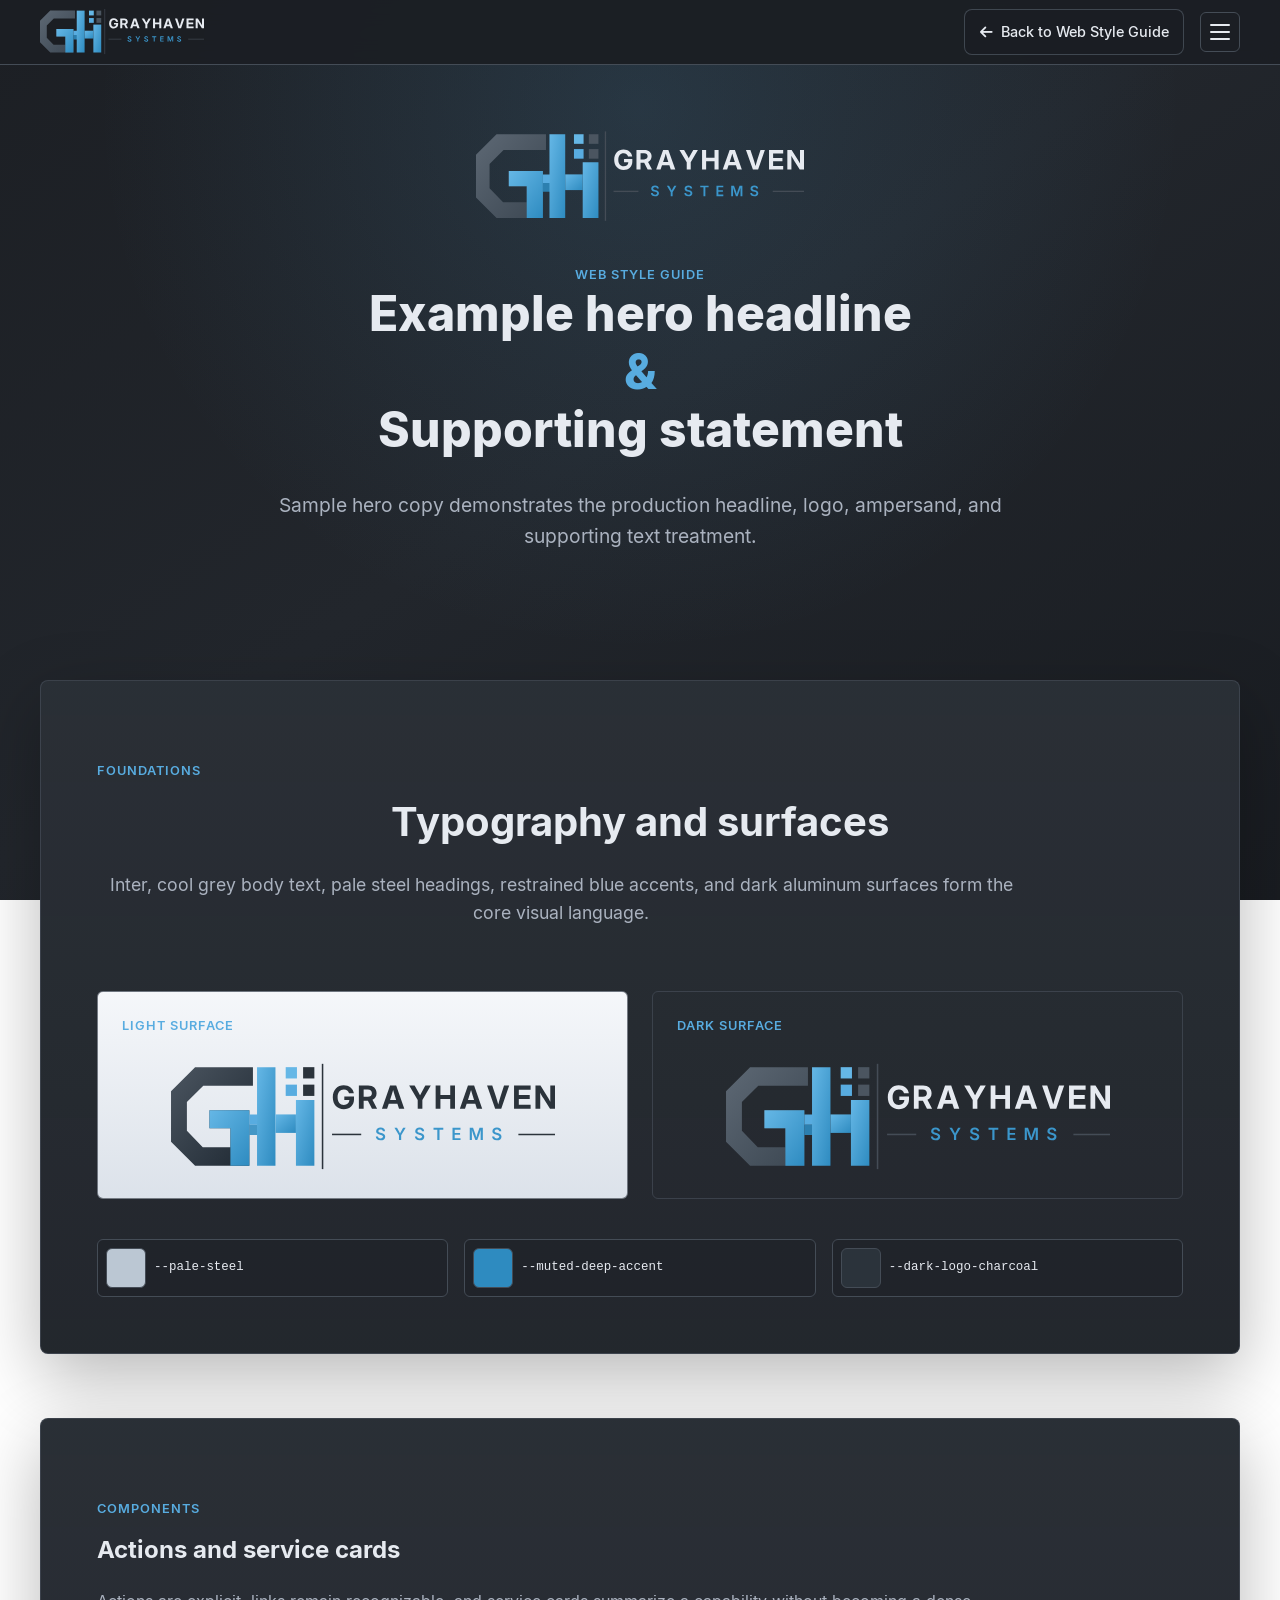
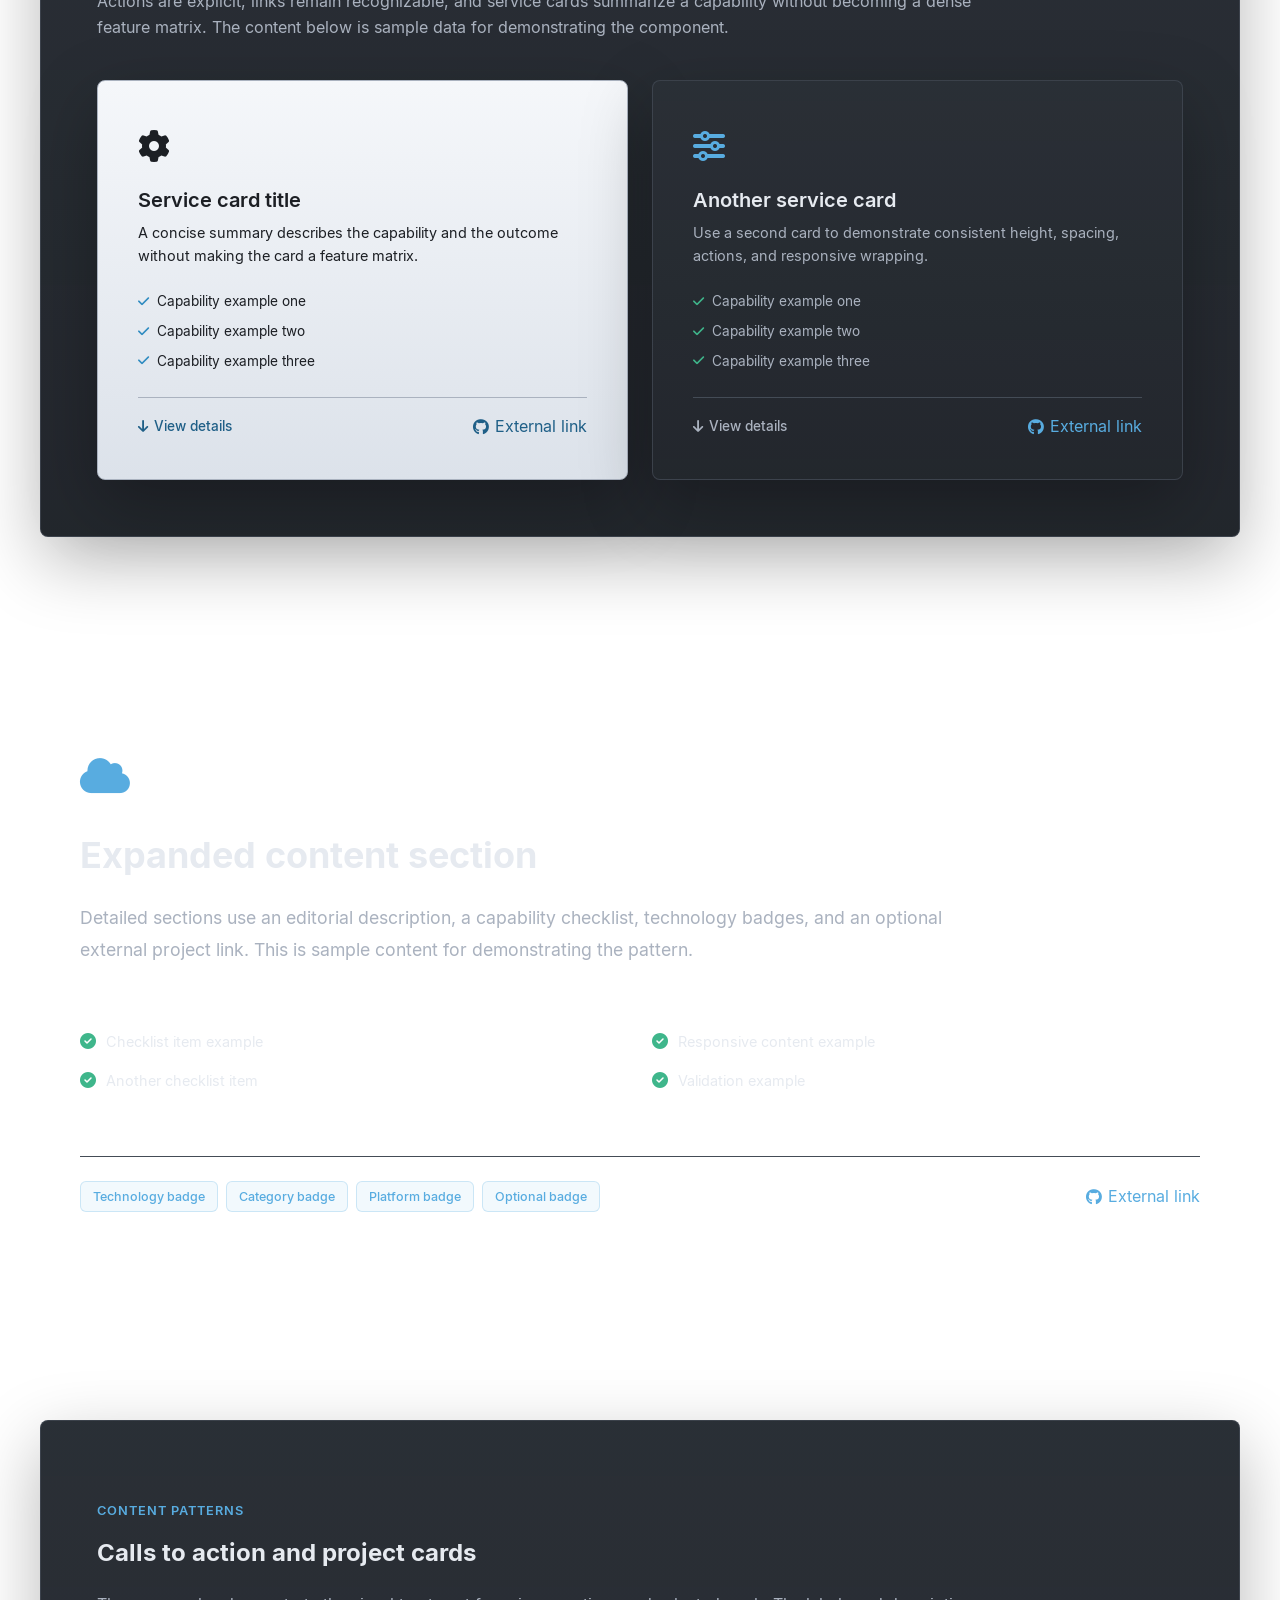
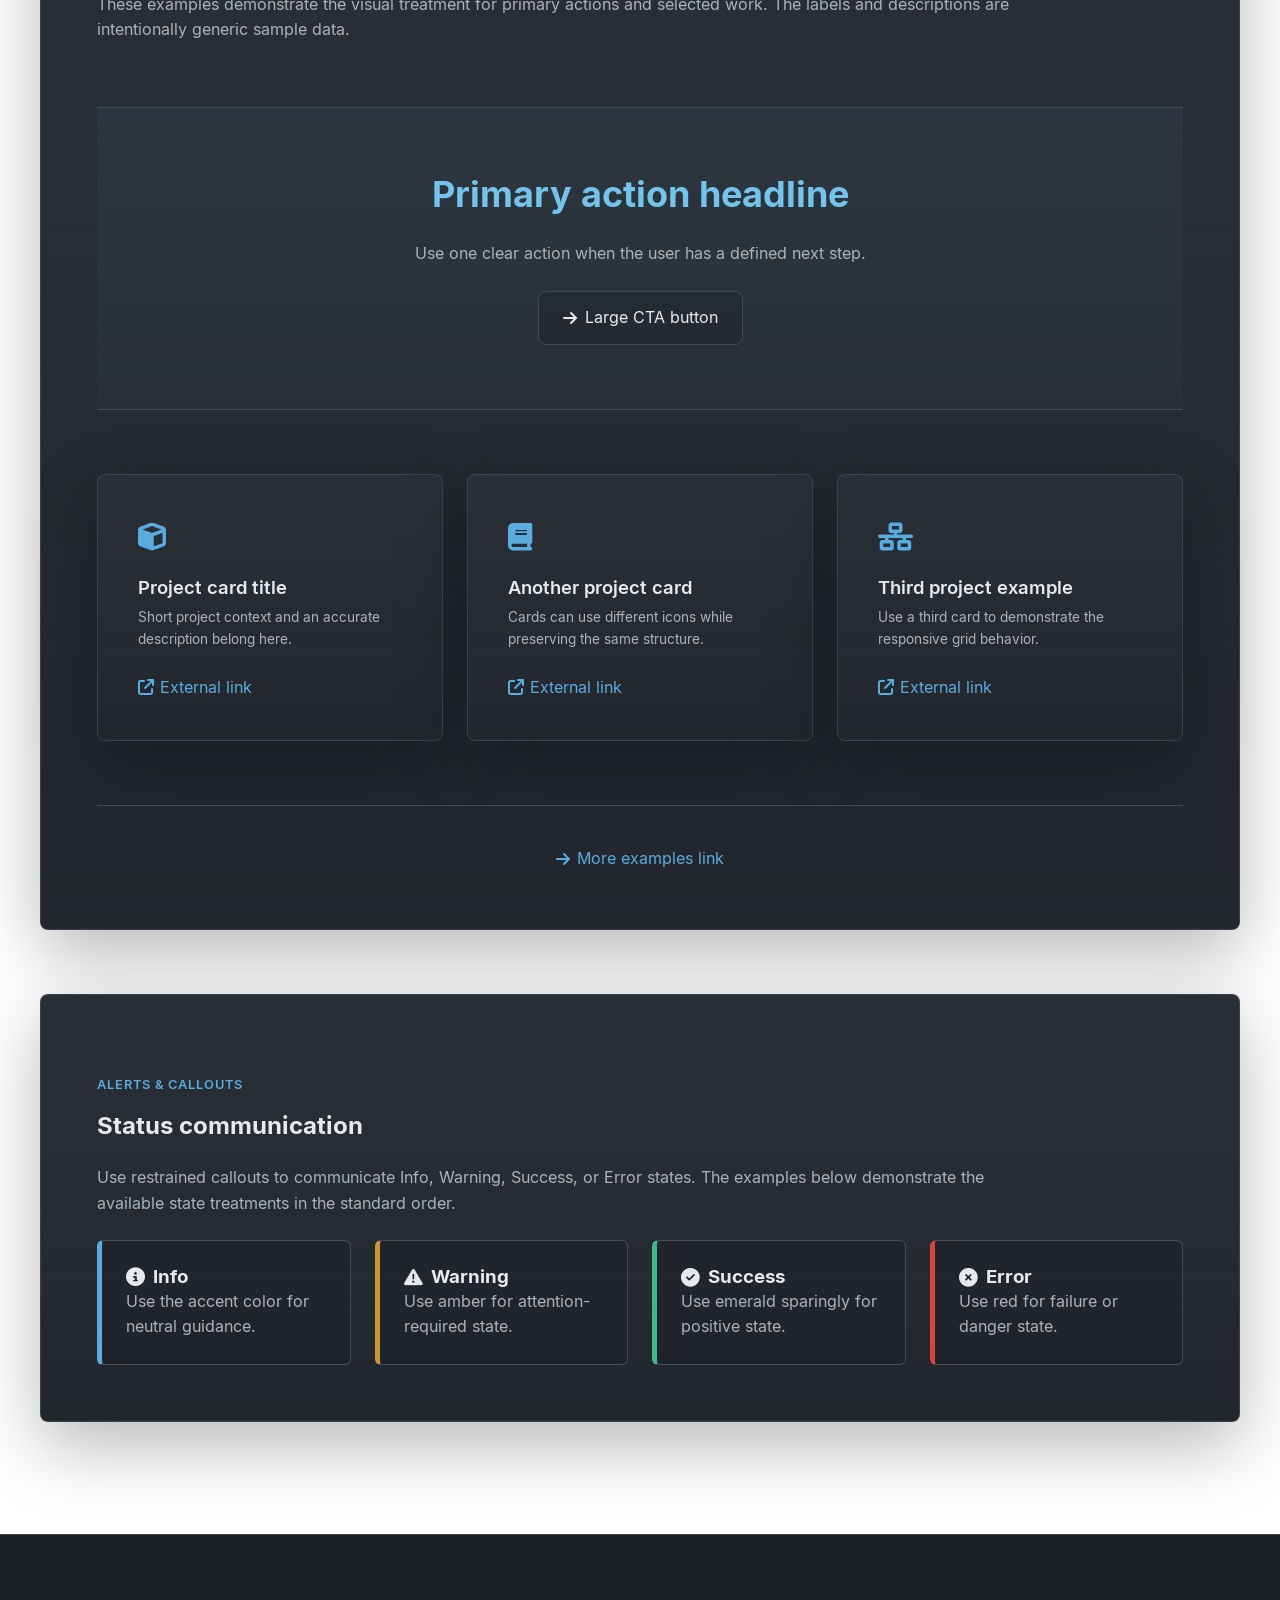
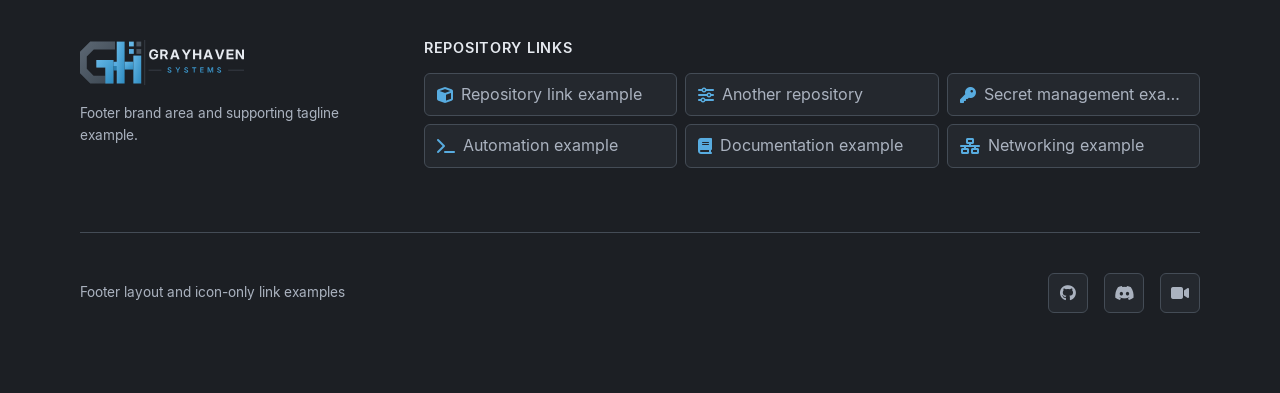
==== commit 91bc8536: "Document web application interface patterns" ====
--- a/style-guide/index.html
+++ b/style-guide/index.html
@@ -6,7 +6,7 @@
     <title>Grayhaven Systems LLC Web Style Guide Preview</title>
     <link rel="stylesheet" href="fonts.css?v=20260712">
     <link rel="stylesheet" href="fontawesome.min.css?v=20260712">
-    <link rel="stylesheet" href="style-guide.css?v=20260712">
+    <link rel="stylesheet" href="style-guide.css?v=20260715a">
   </head>
   <body>
     <header class="site-header preview-header">
@@ -37,6 +37,7 @@
             <li><a href="#expanded-example">Expanded Content Section</a></li>
             <li><a href="#patterns">Patterns</a></li>
             <li><a href="#alerts">Alerts &amp; Callouts</a></li>
+            <li><a href="../web-application/index.html">Web Application</a></li>
           </ul>
         </div>
         <a
@@ -86,6 +87,11 @@
             <img src="../logo/svg/grayhaven-logo-wordmark-dark.svg" alt="Grayhaven Systems LLC dark-background wordmark">
           </div>
         </div>
+        <div class="preview-palette" role="group" aria-label="Extended core palette tokens">
+          <div class="preview-color-token pale-steel"><code>--pale-steel</code></div>
+          <div class="preview-color-token muted-deep-accent"><code>--muted-deep-accent</code></div>
+          <div class="preview-color-token dark-logo-charcoal"><code>--dark-logo-charcoal</code></div>
+        </div>
       </section>
 
       <section class="preview-section container" id="components" aria-labelledby="components-title">
--- a/style-guide/style-guide.css
+++ b/style-guide/style-guide.css
@@ -8,14 +8,17 @@
   /* Core Palette */
   --deep-graphite: #1C1F24;
   --gunmetal: #2A2F36;
-  --slate-grey: #353B44;
+  --slate-grey: #77818E;
   --soft-white: #E6EAF0;
   --cool-grey: #AAB2BF;
   --primary-accent: #58ACE0;
   --standard-hover: #65B7E6;
   --elevated-hover: #74C3EC;
   --light-surface-accent: #1F5F87;
+  --pale-steel: #BBC7D3;
+  --muted-deep-accent: #2E8BC0;
   --charcoal-border: #444C56;
+  --dark-logo-charcoal: #2B333B;
   --muted-emerald: #3FB68B;
 
   /* Alert Palette */
@@ -1172,6 +1175,45 @@
   width: min(42%, 8rem);
 }
 
+.preview-palette {
+  display: grid;
+  grid-template-columns: repeat(auto-fit, minmax(10rem, 1fr));
+  gap: var(--space-sm);
+  margin-top: var(--space-lg);
+}
+
+.preview-color-token {
+  display: grid;
+  grid-template-columns: 2.5rem minmax(0, 1fr);
+  align-items: center;
+  gap: var(--space-xs);
+  min-width: 0;
+  padding: var(--space-xs);
+  color: var(--cool-grey);
+  background: color-mix(in srgb, var(--deep-graphite) 38%, transparent);
+  border: 1px solid var(--charcoal-border);
+  border-radius: var(--border-radius-sm);
+  font-size: 0.78rem;
+}
+
+.preview-color-token::before {
+  width: 2.5rem;
+  height: 2.5rem;
+  content: "";
+  background: var(--token-color);
+  border: 1px solid var(--charcoal-border);
+  border-radius: var(--border-radius-sm);
+}
+
+.preview-color-token code {
+  color: var(--soft-white);
+  overflow-wrap: anywhere;
+}
+
+.preview-color-token.pale-steel { --token-color: var(--pale-steel); }
+.preview-color-token.muted-deep-accent { --token-color: var(--muted-deep-accent); }
+.preview-color-token.dark-logo-charcoal { --token-color: var(--dark-logo-charcoal); }
+
 .preview-alert-grid {
   display: grid;
   grid-template-columns: repeat(auto-fit, minmax(13rem, 1fr));
